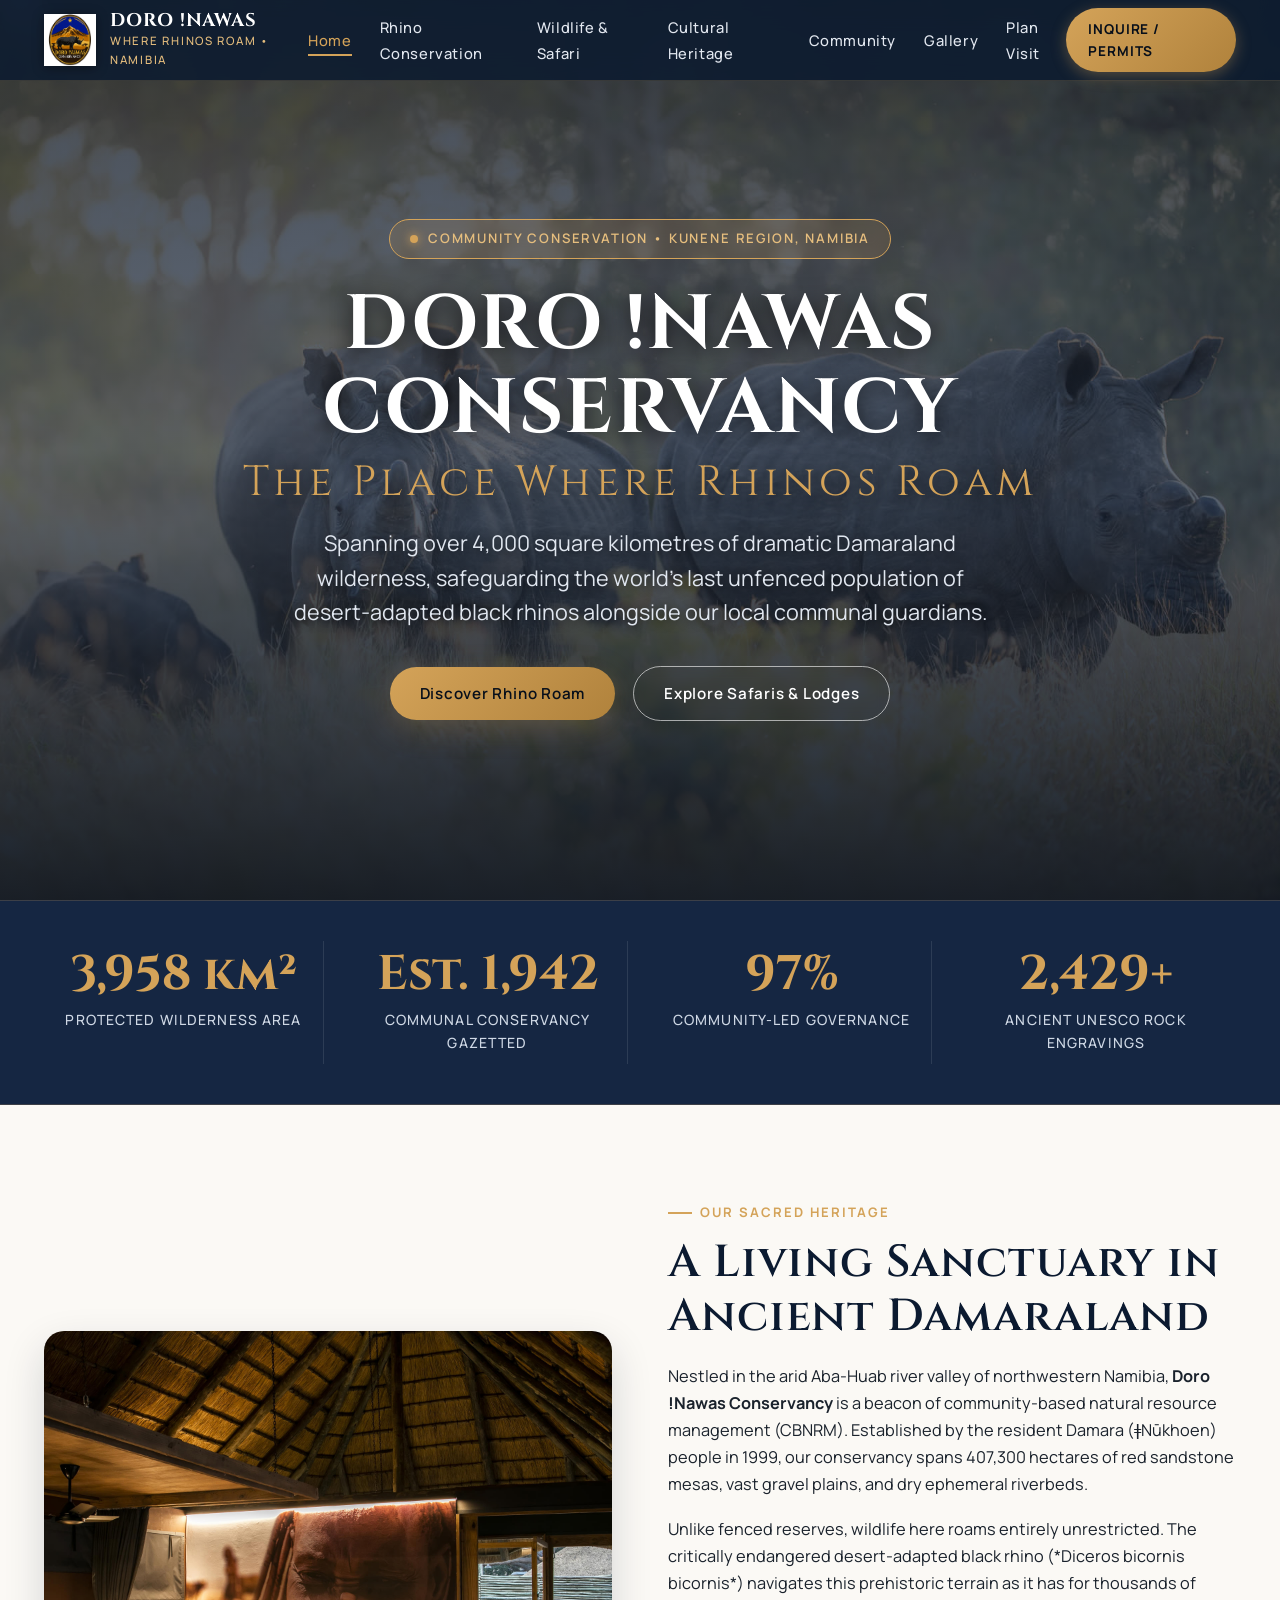
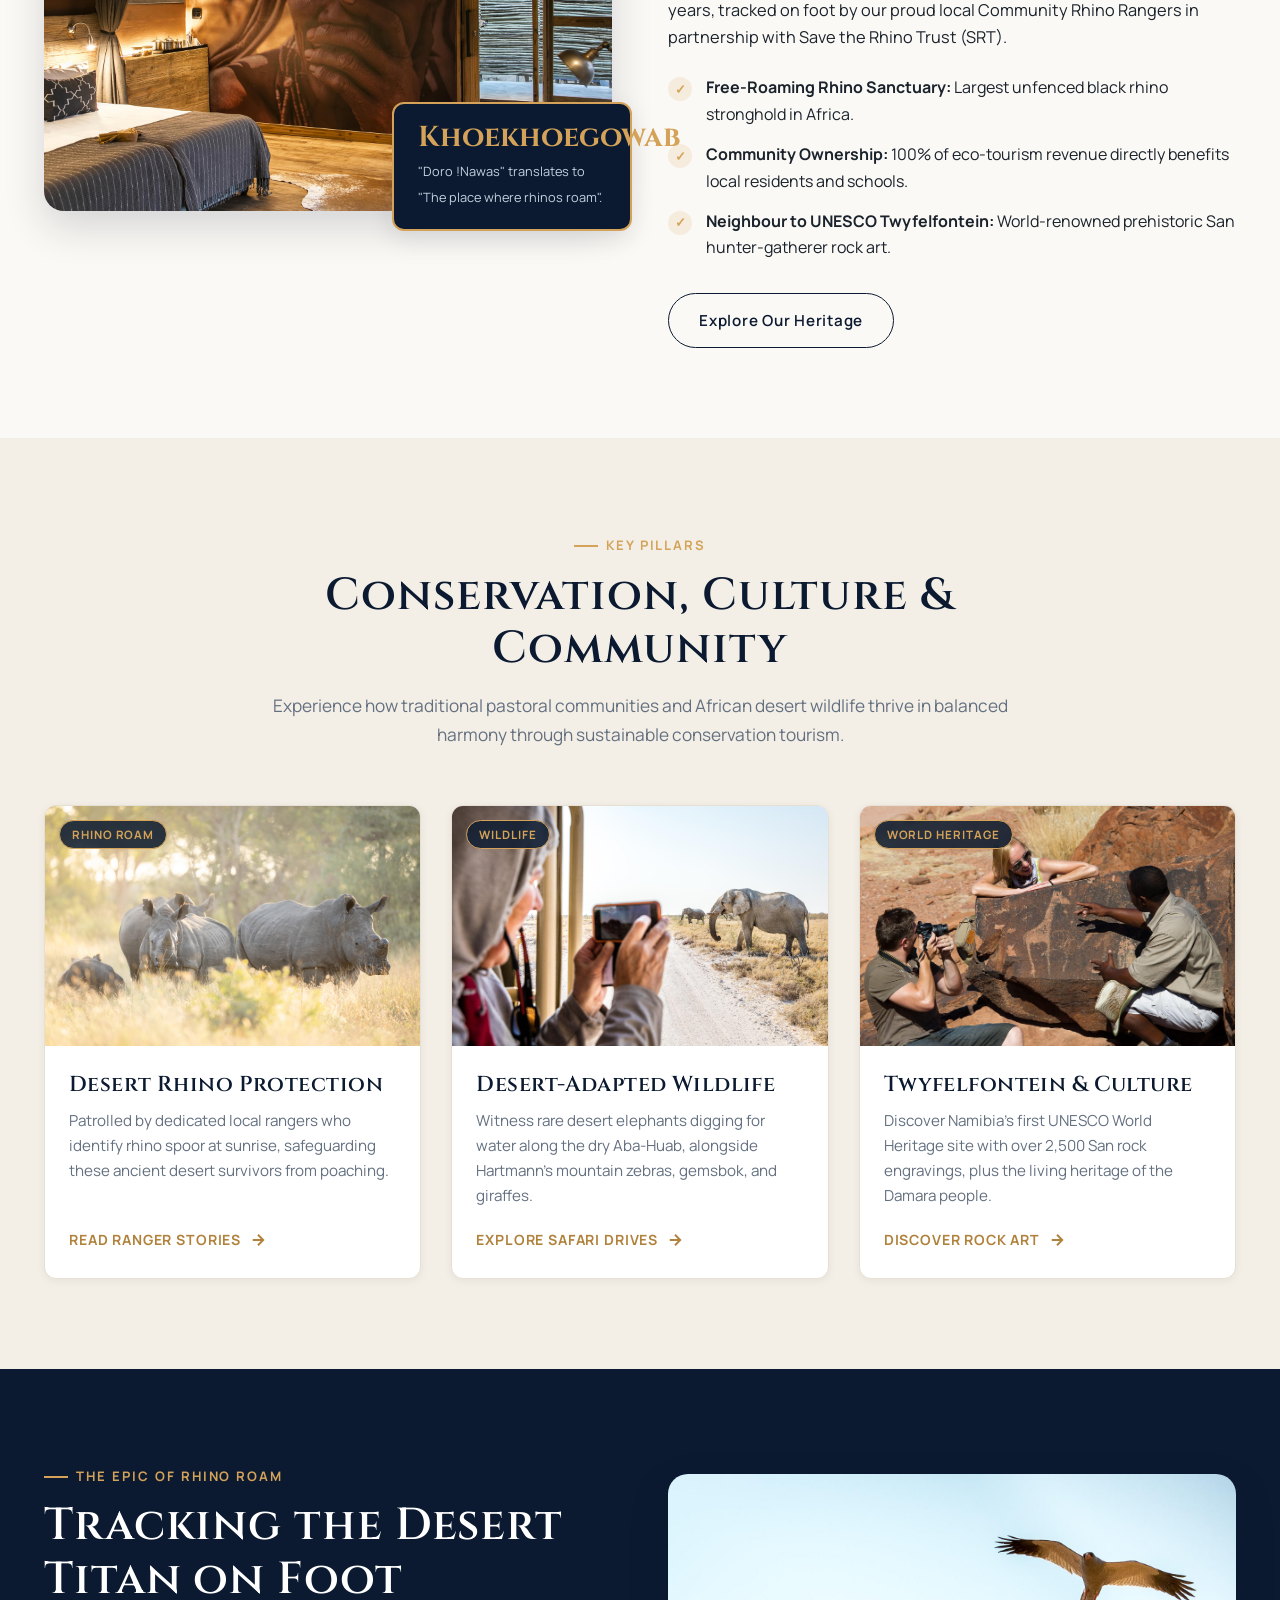
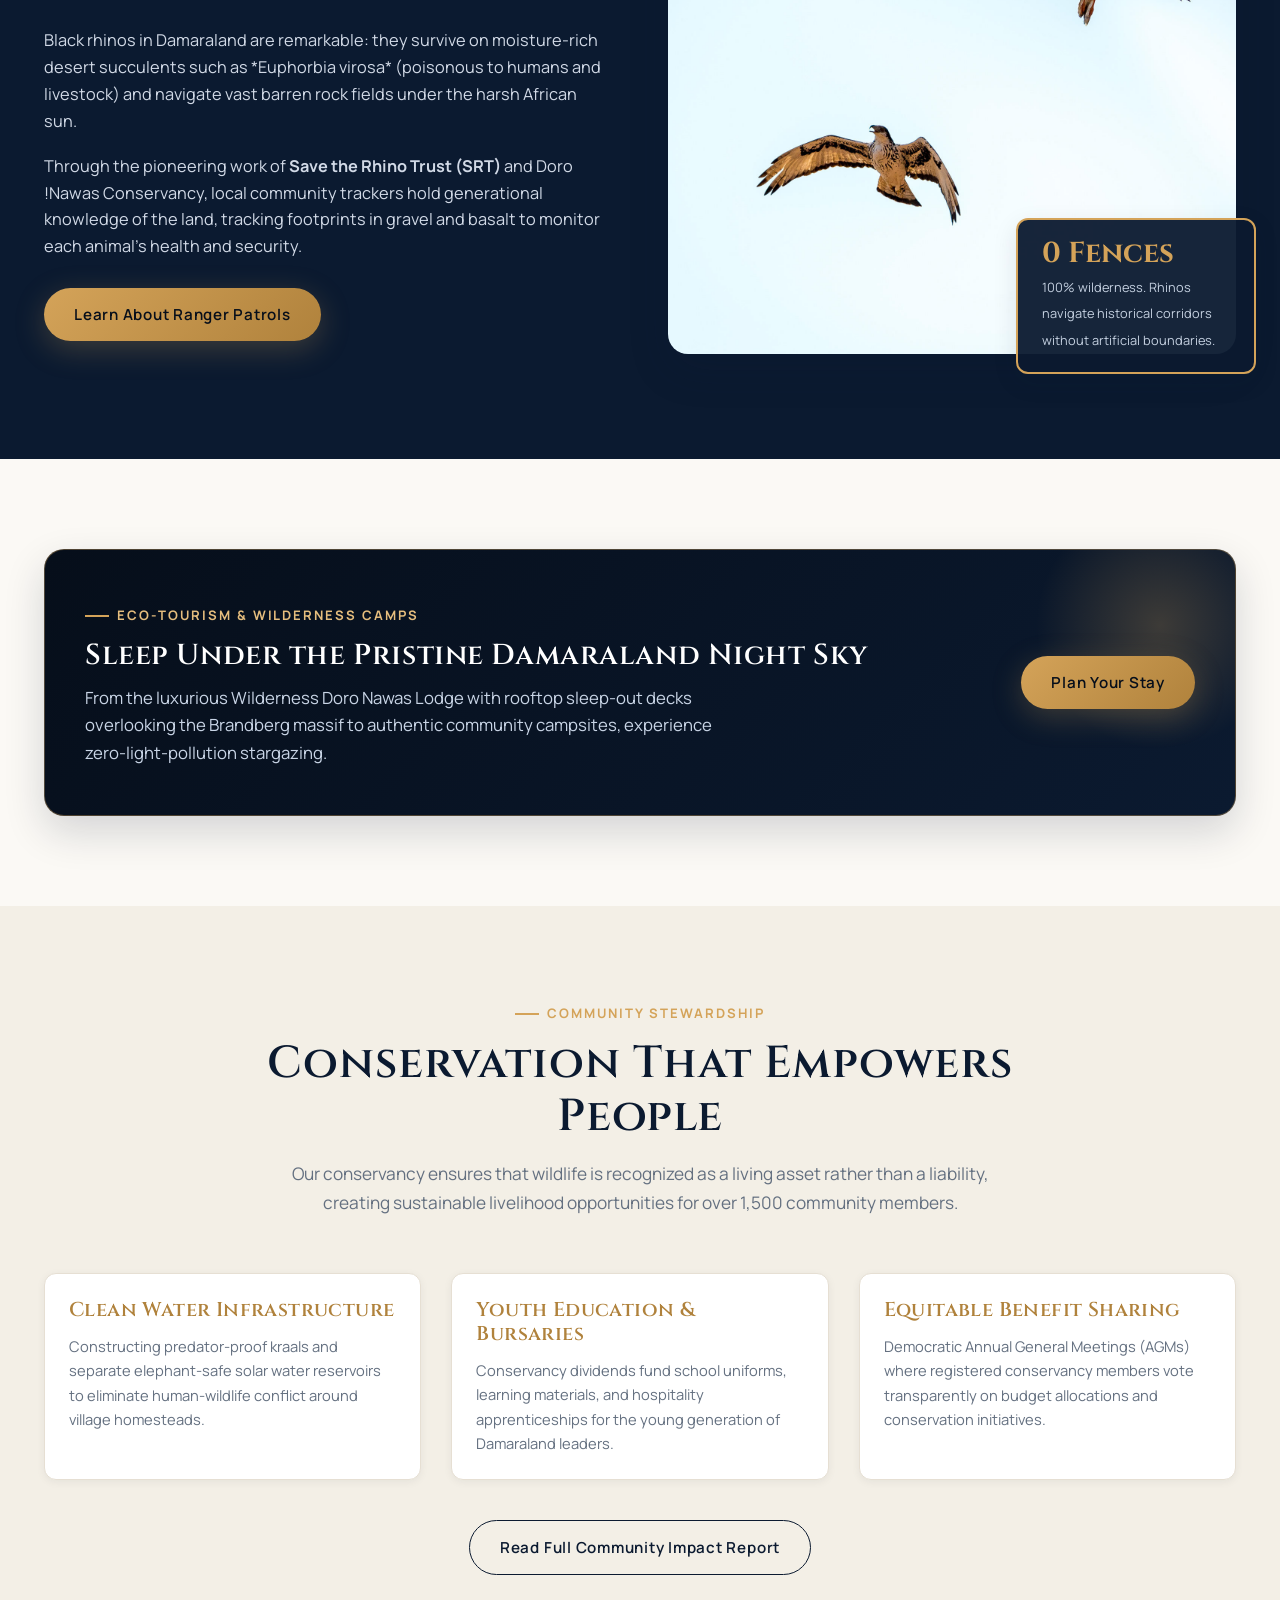
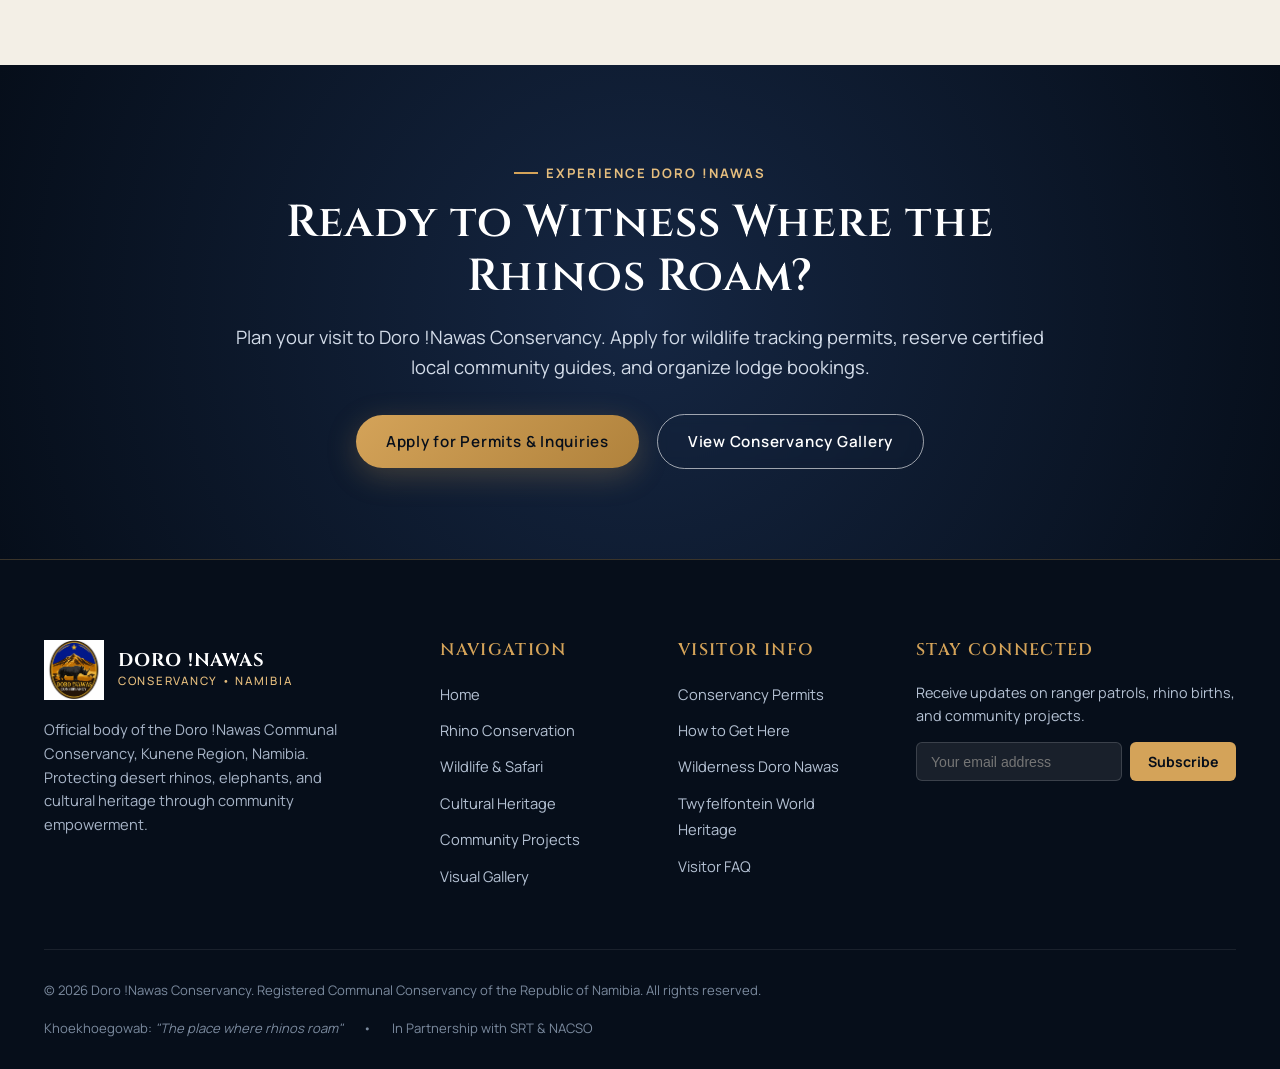
==== index.html @ b36bd653 "feat: initial release of Doro !Nawas Conservancy - Rhino Roam multipage website" ====
<!DOCTYPE html>
<html lang="en">
<head>
  <meta charset="UTF-8">
  <meta name="viewport" content="width=device-width, initial-scale=1.0">
  <title>Doro !Nawas Conservancy | Rhino Roam — Damaraland, Namibia</title>
  <meta name="description" content="Official website of Doro !Nawas Conservancy in Damaraland, Namibia. Known in Khoekhoegowab as 'the place where rhinos roam' — home to the world's last free-roaming desert-adapted black rhinos, desert elephants, and UNESCO Twyfelfontein.">
  <link rel="preconnect" href="https://fonts.googleapis.com">
  <link rel="preconnect" href="https://fonts.gstatic.com" crossorigin>
  <link href="https://fonts.googleapis.com/css2?family=Cinzel:wght@500;600;700;800&family=Cormorant+Garamond:ital,wght@0,400;0,600;0,700;1,400&family=Manrope:wght@300;400;500;600;700&display=swap" rel="stylesheet">
  <link rel="stylesheet" href="css/style.css">
  <link rel="icon" type="image/png" href="assets/images/logo.png">
</head>
<body>

  <!-- Site Header -->
  <header id="siteHeader">
    <div class="wrap">
      <nav class="main-nav">
        <a href="index.html" class="nav-brand">
          <img src="assets/images/logo.png" alt="Doro !Nawas Conservancy Logo" class="nav-logo-img">
          <div class="nav-brand-text">
            <span class="nav-brand-title">DORO !NAWAS</span>
            <span class="nav-brand-sub">Where Rhinos Roam &bull; Namibia</span>
          </div>
        </a>

        <ul class="nav-links">
          <li><a href="index.html" class="active">Home</a></li>
          <li><a href="rhino-conservation.html">Rhino Conservation</a></li>
          <li><a href="wildlife-safari.html">Wildlife &amp; Safari</a></li>
          <li><a href="cultural-heritage.html">Cultural Heritage</a></li>
          <li><a href="community-projects.html">Community</a></li>
          <li><a href="gallery.html">Gallery</a></li>
          <li><a href="contact.html">Plan Visit</a></li>
        </ul>

        <div class="nav-actions">
          <a href="contact.html" class="nav-cta">Inquire / Permits</a>
          <button class="burger-btn" id="burgerBtn" aria-label="Toggle navigation">
            <span></span><span></span><span></span>
          </button>
        </div>
      </nav>
    </div>
  </header>

  <!-- Mobile Drawer Navigation -->
  <div class="mobile-nav-backdrop" id="mobileNavBackdrop"></div>
  <aside class="mobile-nav" id="mobileNav">
    <div class="mobile-nav-header">
      <div class="nav-brand">
        <img src="assets/images/logo.png" alt="Doro !Nawas Logo" style="width: 44px; height: 44px;">
        <span class="nav-brand-title" style="font-size: 1rem;">DORO !NAWAS</span>
      </div>
      <button class="mobile-close" id="mobileClose" aria-label="Close menu">&times;</button>
    </div>
    <div class="mobile-nav-links">
      <a href="index.html" class="active">Home</a>
      <a href="rhino-conservation.html">Rhino Conservation (Rhino Roam)</a>
      <a href="wildlife-safari.html">Wildlife &amp; Safari Expeditions</a>
      <a href="cultural-heritage.html">Cultural Heritage &amp; Twyfelfontein</a>
      <a href="community-projects.html">Community &amp; Sustainability</a>
      <a href="gallery.html">Visual Gallery</a>
      <a href="contact.html">Visit Planning &amp; Contact</a>
    </div>
    <div style="margin-top: auto; padding-top: 20px;">
      <a href="contact.html" class="btn btn-primary" style="width: 100%;">Plan Your Visit</a>
    </div>
  </aside>

  <!-- Hero Section -->
  <section class="hero">
    <img src="assets/images/black-rhinos-wild.jpg" alt="Free roaming desert black rhino in Damaraland Namibia" class="hero-bg">
    <div class="hero-overlay"></div>
    <div class="hero-content">
      <div class="hero-badge">
        <span class="hero-badge-dot"></span>
        Community Conservation &bull; Kunene Region, Namibia
      </div>
      <h1 class="hero-title">
        DORO !NAWAS CONSERVANCY
        <span>The Place Where Rhinos Roam</span>
      </h1>
      <p class="hero-subtitle">
        Spanning over 4,000 square kilometres of dramatic Damaraland wilderness, safeguarding the world’s last unfenced population of desert-adapted black rhinos alongside our local communal guardians.
      </p>
      <div class="hero-btns">
        <a href="rhino-conservation.html" class="btn btn-primary">Discover Rhino Roam</a>
        <a href="wildlife-safari.html" class="btn btn-outline">Explore Safaris &amp; Lodges</a>
      </div>
    </div>
  </section>

  <!-- Statistics Strip -->
  <section class="stats-strip">
    <div class="wrap">
      <div class="stats-grid">
        <div class="stat-item">
          <div class="stat-num" data-target="4073" data-suffix=" km²">4,073 km²</div>
          <div class="stat-label">Protected Wilderness Area</div>
        </div>
        <div class="stat-item">
          <div class="stat-num" data-target="1999" data-prefix="Est. ">Est. 1999</div>
          <div class="stat-label">Communal Conservancy Gazetted</div>
        </div>
        <div class="stat-item">
          <div class="stat-num" data-target="100" data-suffix="%">100%</div>
          <div class="stat-label">Community-Led Governance</div>
        </div>
        <div class="stat-item">
          <div class="stat-num" data-target="2500" data-suffix="+">2,500+</div>
          <div class="stat-label">Ancient UNESCO Rock Engravings</div>
        </div>
      </div>
    </div>
  </section>

  <!-- About / Origin Story Narrative -->
  <section class="section">
    <div class="wrap">
      <div class="split">
        <div class="split-media">
          <div class="split-media-frame">
            <img src="assets/images/damaraland-mountains.jpg" alt="Dramatic Damaraland mountains in Doro Nawas Conservancy">
          </div>
          <div class="split-media-badge">
            <strong>Khoekhoegowab</strong>
            <span>"Doro !Nawas" translates to "The place where rhinos roam".</span>
          </div>
        </div>

        <div class="split-copy">
          <div class="eyebrow">Our Sacred Heritage</div>
          <h2>A Living Sanctuary in Ancient Damaraland</h2>
          <p>
            Nestled in the arid Aba-Huab river valley of northwestern Namibia, <strong>Doro !Nawas Conservancy</strong> is a beacon of community-based natural resource management (CBNRM). Established by the resident Damara (ǂNūkhoen) people in 1999, our conservancy spans 407,300 hectares of red sandstone mesas, vast gravel plains, and dry ephemeral riverbeds.
          </p>
          <p>
            Unlike fenced reserves, wildlife here roams entirely unrestricted. The critically endangered desert-adapted black rhino (*Diceros bicornis bicornis*) navigates this prehistoric terrain as it has for thousands of years, tracked on foot by our proud local Community Rhino Rangers in partnership with Save the Rhino Trust (SRT).
          </p>
          <div class="feature-list">
            <div class="feature-list-item">
              <span class="feature-icon">&#10003;</span>
              <span><strong>Free-Roaming Rhino Sanctuary:</strong> Largest unfenced black rhino stronghold in Africa.</span>
            </div>
            <div class="feature-list-item">
              <span class="feature-icon">&#10003;</span>
              <span><strong>Community Ownership:</strong> 100% of eco-tourism revenue directly benefits local residents and schools.</span>
            </div>
            <div class="feature-list-item">
              <span class="feature-icon">&#10003;</span>
              <span><strong>Neighbour to UNESCO Twyfelfontein:</strong> World-renowned prehistoric San hunter-gatherer rock art.</span>
            </div>
          </div>
          <a href="cultural-heritage.html" class="btn btn-outline-dark">Explore Our Heritage</a>
        </div>
      </div>
    </div>
  </section>

  <!-- Core Pillars Grid -->
  <section class="section section-alt">
    <div class="wrap">
      <div class="section-header">
        <div class="eyebrow">Key Pillars</div>
        <h2>Conservation, Culture &amp; Community</h2>
        <p>
          Experience how traditional pastoral communities and African desert wildlife thrive in balanced harmony through sustainable conservation tourism.
        </p>
      </div>

      <div class="grid-3">
        <!-- Card 1: Rhino Roam -->
        <div class="feature-card">
          <div class="card-media">
            <img src="assets/images/rhino-closeup.jpg" alt="Desert Black Rhino in Damaraland">
            <span class="card-tag">Rhino Roam</span>
          </div>
          <div class="card-body">
            <h3>Desert Rhino Protection</h3>
            <p>
              Patrolled by dedicated local rangers who identify rhino spoor at sunrise, safeguarding these ancient desert survivors from poaching.
            </p>
            <a href="rhino-conservation.html" class="card-link">
              Read Ranger Stories
              <svg width="18" height="18" viewBox="0 0 24 24" fill="none" stroke="currentColor" stroke-width="2.5"><path d="M5 12h14M12 5l7 7-7 7"/></svg>
            </a>
          </div>
        </div>

        <!-- Card 2: Desert Wildlife -->
        <div class="feature-card">
          <div class="card-media">
            <img src="assets/images/desert-elephants.jpg" alt="Desert adapted elephants in dry riverbed">
            <span class="card-tag">Wildlife</span>
          </div>
          <div class="card-body">
            <h3>Desert-Adapted Wildlife</h3>
            <p>
              Witness rare desert elephants digging for water along the dry Aba-Huab, alongside Hartmann’s mountain zebras, gemsbok, and giraffes.
            </p>
            <a href="wildlife-safari.html" class="card-link">
              Explore Safari Drives
              <svg width="18" height="18" viewBox="0 0 24 24" fill="none" stroke="currentColor" stroke-width="2.5"><path d="M5 12h14M12 5l7 7-7 7"/></svg>
            </a>
          </div>
        </div>

        <!-- Card 3: UNESCO Rock Art -->
        <div class="feature-card">
          <div class="card-media">
            <img src="assets/images/twyfelfontein-rock-art.jpg" alt="Twyfelfontein Rock Engravings">
            <span class="card-tag">World Heritage</span>
          </div>
          <div class="card-body">
            <h3>Twyfelfontein &amp; Culture</h3>
            <p>
              Discover Namibia’s first UNESCO World Heritage site with over 2,500 San rock engravings, plus the living heritage of the Damara people.
            </p>
            <a href="cultural-heritage.html" class="card-link">
              Discover Rock Art
              <svg width="18" height="18" viewBox="0 0 24 24" fill="none" stroke="currentColor" stroke-width="2.5"><path d="M5 12h14M12 5l7 7-7 7"/></svg>
            </a>
          </div>
        </div>
      </div>
    </div>
  </section>

  <!-- Rhino Roam Deep-Dive Section -->
  <section class="section section-dark">
    <div class="wrap">
      <div class="split reverse">
        <div class="split-media">
          <div class="split-media-frame">
            <img src="assets/images/desert-rhino-camp.jpg" alt="Tracking black rhinos on foot in Damaraland">
          </div>
          <div class="split-media-badge" style="background: rgba(11,26,48,0.95); border-color: var(--color-gold);">
            <strong>0 Fences</strong>
            <span>100% wilderness. Rhinos navigate historical corridors without artificial boundaries.</span>
          </div>
        </div>

        <div class="split-copy">
          <div class="eyebrow">The Epic of Rhino Roam</div>
          <h2>Tracking the Desert Titan on Foot</h2>
          <p>
            Black rhinos in Damaraland are remarkable: they survive on moisture-rich desert succulents such as *Euphorbia virosa* (poisonous to humans and livestock) and navigate vast barren rock fields under the harsh African sun.
          </p>
          <p>
            Through the pioneering work of <strong>Save the Rhino Trust (SRT)</strong> and Doro !Nawas Conservancy, local community trackers hold generational knowledge of the land, tracking footprints in gravel and basalt to monitor each animal's health and security.
          </p>
          <div style="margin: 28px 0;">
            <a href="rhino-conservation.html" class="btn btn-primary">Learn About Ranger Patrols</a>
          </div>
        </div>
      </div>
    </div>
  </section>

  <!-- Experience Lodging & Stargazing Banner -->
  <section class="section">
    <div class="wrap">
      <div class="callout-banner">
        <div class="callout-content">
          <div class="callout-text">
            <div class="eyebrow" style="color: var(--color-gold-light);">Eco-Tourism &amp; Wilderness Camps</div>
            <h3>Sleep Under the Pristine Damaraland Night Sky</h3>
            <p>
              From the luxurious Wilderness Doro Nawas Lodge with rooftop sleep-out decks overlooking the Brandberg massif to authentic community campsites, experience zero-light-pollution stargazing.
            </p>
          </div>
          <div>
            <a href="wildlife-safari.html" class="btn btn-primary" style="white-space: nowrap;">Plan Your Stay</a>
          </div>
        </div>
      </div>
    </div>
  </section>

  <!-- Interactive Community Voice -->
  <section class="section section-alt">
    <div class="wrap">
      <div class="section-header">
        <div class="eyebrow">Community Stewardship</div>
        <h2>Conservation That Empowers People</h2>
        <p>
          Our conservancy ensures that wildlife is recognized as a living asset rather than a liability, creating sustainable livelihood opportunities for over 1,500 community members.
        </p>
      </div>

      <div class="grid-3">
        <div class="feature-card" style="padding: 24px;">
          <h4 style="margin-bottom: 12px; color: var(--color-gold-dark);">Clean Water Infrastructure</h4>
          <p style="color: var(--color-text-muted); font-size: 0.92rem;">
            Constructing predator-proof kraals and separate elephant-safe solar water reservoirs to eliminate human-wildlife conflict around village homesteads.
          </p>
        </div>
        <div class="feature-card" style="padding: 24px;">
          <h4 style="margin-bottom: 12px; color: var(--color-gold-dark);">Youth Education &amp; Bursaries</h4>
          <p style="color: var(--color-text-muted); font-size: 0.92rem;">
            Conservancy dividends fund school uniforms, learning materials, and hospitality apprenticeships for the young generation of Damaraland leaders.
          </p>
        </div>
        <div class="feature-card" style="padding: 24px;">
          <h4 style="margin-bottom: 12px; color: var(--color-gold-dark);">Equitable Benefit Sharing</h4>
          <p style="color: var(--color-text-muted); font-size: 0.92rem;">
            Democratic Annual General Meetings (AGMs) where registered conservancy members vote transparently on budget allocations and conservation initiatives.
          </p>
        </div>
      </div>

      <div style="text-align: center; margin-top: 40px;">
        <a href="community-projects.html" class="btn btn-outline-dark">Read Full Community Impact Report</a>
      </div>
    </div>
  </section>

  <!-- Quick Visit Planning CTA -->
  <section class="section" style="background: radial-gradient(circle at center, #152642 0%, #060e1a 100%); color: white; text-align: center;">
    <div class="wrap-sm">
      <div class="eyebrow" style="color: var(--color-gold-light);">Experience Doro !Nawas</div>
      <h2 style="color: #ffffff; margin-bottom: 18px;">Ready to Witness Where the Rhinos Roam?</h2>
      <p style="color: #d2dbe8; font-size: 1.15rem; margin-bottom: 32px;">
        Plan your visit to Doro !Nawas Conservancy. Apply for wildlife tracking permits, reserve certified local community guides, and organize lodge bookings.
      </p>
      <div class="hero-btns">
        <a href="contact.html" class="btn btn-primary">Apply for Permits &amp; Inquiries</a>
        <a href="gallery.html" class="btn btn-outline">View Conservancy Gallery</a>
      </div>
    </div>
  </section>

  <!-- Site Footer -->
  <footer class="site-footer">
    <div class="wrap">
      <div class="footer-top">
        <div class="footer-brand">
          <div class="footer-logo-row">
            <img src="assets/images/logo.png" alt="Doro !Nawas Conservancy Logo" class="footer-logo-img">
            <div>
              <div class="nav-brand-title">DORO !NAWAS</div>
              <div class="nav-brand-sub">Conservancy &bull; Namibia</div>
            </div>
          </div>
          <p>
            Official body of the Doro !Nawas Communal Conservancy, Kunene Region, Namibia. Protecting desert rhinos, elephants, and cultural heritage through community empowerment.
          </p>
        </div>

        <div>
          <h4 class="footer-title">Navigation</h4>
          <ul class="footer-links">
            <li><a href="index.html">Home</a></li>
            <li><a href="rhino-conservation.html">Rhino Conservation</a></li>
            <li><a href="wildlife-safari.html">Wildlife &amp; Safari</a></li>
            <li><a href="cultural-heritage.html">Cultural Heritage</a></li>
            <li><a href="community-projects.html">Community Projects</a></li>
            <li><a href="gallery.html">Visual Gallery</a></li>
          </ul>
        </div>

        <div>
          <h4 class="footer-title">Visitor Info</h4>
          <ul class="footer-links">
            <li><a href="contact.html#permits">Conservancy Permits</a></li>
            <li><a href="contact.html#directions">How to Get Here</a></li>
            <li><a href="wildlife-safari.html#lodges">Wilderness Doro Nawas</a></li>
            <li><a href="cultural-heritage.html#twyfelfontein">Twyfelfontein World Heritage</a></li>
            <li><a href="contact.html#faq">Visitor FAQ</a></li>
          </ul>
        </div>

        <div class="footer-newsletter">
          <h4 class="footer-title">Stay Connected</h4>
          <p>Receive updates on ranger patrols, rhino births, and community projects.</p>
          <form class="newsletter-form" id="newsletterForm">
            <input type="email" class="newsletter-input" placeholder="Your email address" required aria-label="Email Address">
            <button type="submit" class="newsletter-btn">Subscribe</button>
          </form>
        </div>
      </div>

      <div class="footer-bottom">
        <div>
          &copy; 2026 Doro !Nawas Conservancy. Registered Communal Conservancy of the Republic of Namibia. All rights reserved.
        </div>
        <div class="footer-badges">
          <span>Khoekhoegowab: <em>"The place where rhinos roam"</em></span>
          <span>&bull;</span>
          <span>In Partnership with SRT &amp; NACSO</span>
        </div>
      </div>
    </div>
  </footer>

  <script src="js/main.js"></script>
</body>
</html>
---- css/style.css ----
/* ==========================================================================
   DORO !NAWAS CONSERVANCY — RHINO ROAM
   Official Multipage Website Stylesheet
   ========================================================================== */

:root {
  --color-primary: #0b1a30;        /* Deep Royal Navy */
  --color-primary-light: #152642;  /* Medium Navy */
  --color-primary-dark: #060e1a;   /* Midnight Abyss */
  --color-gold: #d4a359;           /* Desert Ochre Gold */
  --color-gold-light: #e6be7e;     /* Pale Golden Sand */
  --color-gold-dark: #b0823c;      /* Deep Burnished Gold */
  --color-terracotta: #c05c38;     /* Damaraland Red Sandstone */
  --color-bg-light: #fbf9f5;       /* Warm Ivory Canvas */
  --color-bg-card: #ffffff;        /* Crisp White */
  --color-bg-alt: #f3efe6;         /* Sandstone Tint */
  --color-text-dark: #1a222c;      /* Charcoal Body */
  --color-text-muted: #647080;     /* Muted Slate */
  --color-text-light: #f4f6fa;     /* Light Text */
  --color-border: #e6dfd3;        /* Soft Border */
  --color-border-dark: #2a3a52;   /* Dark Mode Border */
  
  --font-serif: 'Cormorant Garamond', 'Cinzel', Georgia, serif;
  --font-heading: 'Cinzel', 'Cormorant Garamond', serif;
  --font-sans: 'Manrope', -apple-system, BlinkMacSystemFont, 'Segoe UI', Roboto, sans-serif;
  
  --shadow-sm: 0 2px 8px rgba(11, 26, 48, 0.06);
  --shadow-md: 0 8px 24px rgba(11, 26, 48, 0.10);
  --shadow-lg: 0 16px 40px rgba(11, 26, 48, 0.16);
  --shadow-gold: 0 8px 30px rgba(212, 163, 89, 0.25);
  
  --radius-sm: 6px;
  --radius-md: 12px;
  --radius-lg: 20px;
  --radius-full: 9999px;
  
  --transition-fast: 0.2s ease;
  --transition-normal: 0.35s cubic-bezier(0.16, 1, 0.3, 1);
  --transition-slow: 0.6s cubic-bezier(0.16, 1, 0.3, 1);
}

/* --------------------------------------------------------------------------
   Reset & Base Styles
   -------------------------------------------------------------------------- */
*, *::before, *::after {
  box-sizing: border-box;
  margin: 0;
  padding: 0;
}

html {
  font-size: 16px;
  scroll-behavior: smooth;
  -webkit-font-smoothing: antialiased;
  -moz-osx-font-smoothing: grayscale;
}

body {
  font-family: var(--font-sans);
  background-color: var(--color-bg-light);
  color: var(--color-text-dark);
  line-height: 1.65;
  overflow-x: hidden;
}

img {
  max-width: 100%;
  height: auto;
  display: block;
}

a {
  color: inherit;
  text-decoration: none;
  transition: color var(--transition-fast);
}

button {
  font-family: inherit;
  cursor: pointer;
  border: none;
  background: none;
}

ul, ol {
  list-style: none;
}

/* --------------------------------------------------------------------------
   Typography
   -------------------------------------------------------------------------- */
h1, h2, h3, h4, h5, h6 {
  font-family: var(--font-heading);
  font-weight: 600;
  line-height: 1.2;
  letter-spacing: 0.02em;
  color: var(--color-primary);
}

h1 { font-size: clamp(2.4rem, 5vw, 4.2rem); }
h2 { font-size: clamp(1.8rem, 3.5vw, 2.8rem); }
h3 { font-size: clamp(1.3rem, 2vw, 1.8rem); }
h4 { font-size: 1.25rem; }

p {
  margin-bottom: 1rem;
}

p:last-child {
  margin-bottom: 0;
}

.text-gold { color: var(--color-gold); }
.text-light { color: var(--color-text-light); }
.text-muted { color: var(--color-text-muted); }

/* --------------------------------------------------------------------------
   Layout Containers
   -------------------------------------------------------------------------- */
.wrap {
  width: 100%;
  max-width: 1240px;
  margin: 0 auto;
  padding: 0 24px;
}

.wrap-sm {
  width: 100%;
  max-width: 860px;
  margin: 0 auto;
  padding: 0 24px;
}

.section {
  padding: 90px 0;
  position: relative;
}

.section-dark {
  background-color: var(--color-primary);
  color: var(--color-text-light);
}

.section-dark h1,
.section-dark h2,
.section-dark h3 {
  color: #ffffff;
}

.section-dark p {
  color: #d1d9e6;
}

.section-alt {
  background-color: var(--color-bg-alt);
}

/* --------------------------------------------------------------------------
   Header & Navigation
   -------------------------------------------------------------------------- */
#siteHeader {
  position: fixed;
  top: 0;
  left: 0;
  right: 0;
  z-index: 1000;
  background: rgba(11, 26, 48, 0.85);
  backdrop-filter: blur(14px);
  -webkit-backdrop-filter: blur(14px);
  border-bottom: 1px solid rgba(212, 163, 89, 0.2);
  transition: all var(--transition-normal);
}

#siteHeader.scrolled {
  background: rgba(7, 18, 34, 0.96);
  box-shadow: 0 10px 30px rgba(0, 0, 0, 0.3);
  padding: 4px 0;
}

nav.main-nav {
  display: flex;
  align-items: center;
  justify-content: space-between;
  height: 80px;
  transition: height var(--transition-fast);
}

#siteHeader.scrolled nav.main-nav {
  height: 70px;
}

.nav-brand {
  display: flex;
  align-items: center;
  gap: 14px;
}

.nav-logo-img {
  width: 52px;
  height: 52px;
  object-fit: contain;
  filter: drop-shadow(0 2px 6px rgba(0,0,0,0.4));
  transition: transform var(--transition-normal);
}

.nav-brand:hover .nav-logo-img {
  transform: scale(1.05);
}

.nav-brand-text {
  display: flex;
  flex-direction: column;
}

.nav-brand-title {
  font-family: var(--font-heading);
  font-size: 1.15rem;
  font-weight: 700;
  color: #ffffff;
  letter-spacing: 0.05em;
  line-height: 1.1;
}

.nav-brand-title span {
  color: var(--color-gold);
}

.nav-brand-sub {
  font-size: 0.72rem;
  font-weight: 500;
  letter-spacing: 0.15em;
  color: var(--color-gold-light);
  text-transform: uppercase;
}

.nav-links {
  display: flex;
  align-items: center;
  gap: 28px;
}

.nav-links a {
  font-size: 0.92rem;
  font-weight: 500;
  color: #e3e8f0;
  letter-spacing: 0.04em;
  position: relative;
  padding: 6px 0;
  transition: color var(--transition-fast);
}

.nav-links a::after {
  content: '';
  position: absolute;
  bottom: 0;
  left: 0;
  width: 0%;
  height: 2px;
  background-color: var(--color-gold);
  transition: width var(--transition-normal);
}

.nav-links a:hover,
.nav-links a.active {
  color: var(--color-gold);
}

.nav-links a.active::after,
.nav-links a:hover::after {
  width: 100%;
}

.nav-actions {
  display: flex;
  align-items: center;
  gap: 16px;
}

.nav-cta {
  display: inline-flex;
  align-items: center;
  justify-content: center;
  padding: 10px 22px;
  background: linear-gradient(135deg, var(--color-gold) 0%, var(--color-gold-dark) 100%);
  color: var(--color-primary-dark);
  font-weight: 700;
  font-size: 0.85rem;
  letter-spacing: 0.06em;
  text-transform: uppercase;
  border-radius: var(--radius-full);
  box-shadow: 0 4px 15px rgba(212, 163, 89, 0.35);
  transition: all var(--transition-fast);
}

.nav-cta:hover {
  transform: translateY(-2px);
  box-shadow: 0 6px 20px rgba(212, 163, 89, 0.5);
  color: #000;
}

.burger-btn {
  display: none;
  flex-direction: column;
  justify-content: center;
  gap: 5px;
  width: 36px;
  height: 36px;
  padding: 4px;
  background: rgba(255, 255, 255, 0.08);
  border: 1px solid rgba(255, 255, 255, 0.15);
  border-radius: var(--radius-sm);
  cursor: pointer;
}

.burger-btn span {
  display: block;
  width: 100%;
  height: 2px;
  background-color: #ffffff;
  border-radius: 2px;
  transition: all var(--transition-fast);
}

/* Mobile Drawer */
.mobile-nav {
  position: fixed;
  top: 0;
  right: -100%;
  width: 85%;
  max-width: 360px;
  height: 100vh;
  background-color: var(--color-primary-dark);
  border-left: 1px solid rgba(212, 163, 89, 0.25);
  z-index: 1050;
  padding: 30px 24px;
  display: flex;
  flex-direction: column;
  gap: 20px;
  overflow-y: auto;
  box-shadow: -10px 0 30px rgba(0, 0, 0, 0.5);
  transition: right var(--transition-normal);
}

.mobile-nav.open {
  right: 0;
}

.mobile-nav-backdrop {
  position: fixed;
  inset: 0;
  background: rgba(0, 0, 0, 0.7);
  backdrop-filter: blur(4px);
  z-index: 1040;
  opacity: 0;
  visibility: hidden;
  transition: all var(--transition-normal);
}

.mobile-nav-backdrop.open {
  opacity: 1;
  visibility: visible;
}

.mobile-nav-header {
  display: flex;
  align-items: center;
  justify-content: space-between;
  padding-bottom: 20px;
  border-bottom: 1px solid rgba(255, 255, 255, 0.1);
}

.mobile-close {
  color: #fff;
  font-size: 2rem;
  line-height: 1;
}

.mobile-nav-links {
  display: flex;
  flex-direction: column;
  gap: 16px;
}

.mobile-nav-links a {
  color: #ffffff;
  font-size: 1.1rem;
  font-weight: 500;
  padding: 8px 0;
  border-bottom: 1px solid rgba(255, 255, 255, 0.05);
}

.mobile-nav-links a.active,
.mobile-nav-links a:hover {
  color: var(--color-gold);
  padding-left: 6px;
}

/* --------------------------------------------------------------------------
   Hero Component
   -------------------------------------------------------------------------- */
.hero {
  position: relative;
  min-height: 100vh;
  display: flex;
  align-items: center;
  justify-content: center;
  text-align: center;
  color: #ffffff;
  overflow: hidden;
  padding: 120px 20px 80px;
}

.hero-page {
  min-height: 60vh;
  padding: 140px 20px 60px;
}

.hero-bg {
  position: absolute;
  inset: 0;
  width: 100%;
  height: 100%;
  object-fit: cover;
  z-index: 1;
  transform: scale(1.04);
  animation: heroKenBurns 20s infinite alternate ease-in-out;
}

@keyframes heroKenBurns {
  0% { transform: scale(1.0); }
  100% { transform: scale(1.08); }
}

.hero-overlay {
  position: absolute;
  inset: 0;
  z-index: 2;
  background: linear-gradient(
    180deg,
    rgba(6, 14, 26, 0.75) 0%,
    rgba(11, 26, 48, 0.65) 50%,
    rgba(6, 14, 26, 0.92) 100%
  );
}

.hero-content {
  position: relative;
  z-index: 3;
  max-width: 900px;
  margin: 0 auto;
}

.hero-badge {
  display: inline-flex;
  align-items: center;
  gap: 10px;
  padding: 8px 20px;
  background: rgba(212, 163, 89, 0.15);
  border: 1px solid var(--color-gold);
  border-radius: var(--radius-full);
  color: var(--color-gold-light);
  font-size: 0.82rem;
  font-weight: 600;
  letter-spacing: 0.14em;
  text-transform: uppercase;
  margin-bottom: 24px;
  backdrop-filter: blur(8px);
}

.hero-badge-dot {
  width: 8px;
  height: 8px;
  border-radius: 50%;
  background-color: var(--color-gold);
  box-shadow: 0 0 10px var(--color-gold);
  animation: pulseDot 2s infinite;
}

@keyframes pulseDot {
  0%, 100% { transform: scale(1); opacity: 1; }
  50% { transform: scale(1.4); opacity: 0.6; }
}

.hero-title {
  font-size: clamp(2.5rem, 6vw, 4.8rem);
  font-weight: 700;
  color: #ffffff;
  margin-bottom: 20px;
  line-height: 1.1;
  text-shadow: 0 4px 20px rgba(0, 0, 0, 0.6);
}

.hero-title span {
  display: block;
  font-size: 0.55em;
  font-weight: 400;
  color: var(--color-gold);
  letter-spacing: 0.1em;
  margin-top: 8px;
}

.hero-subtitle {
  font-size: clamp(1.05rem, 1.8vw, 1.35rem);
  color: #e1e7f0;
  max-width: 720px;
  margin: 0 auto 36px;
  line-height: 1.6;
  text-shadow: 0 2px 10px rgba(0, 0, 0, 0.5);
}

.hero-btns {
  display: flex;
  align-items: center;
  justify-content: center;
  gap: 18px;
  flex-wrap: wrap;
}

/* --------------------------------------------------------------------------
   Buttons & Links
   -------------------------------------------------------------------------- */
.btn {
  display: inline-flex;
  align-items: center;
  justify-content: center;
  gap: 10px;
  padding: 14px 30px;
  font-size: 0.95rem;
  font-weight: 600;
  letter-spacing: 0.05em;
  border-radius: var(--radius-full);
  transition: all var(--transition-fast);
  cursor: pointer;
  text-align: center;
}

.btn-primary {
  background: linear-gradient(135deg, var(--color-gold) 0%, var(--color-gold-dark) 100%);
  color: var(--color-primary-dark);
  box-shadow: var(--shadow-gold);
}

.btn-primary:hover {
  transform: translateY(-3px);
  box-shadow: 0 10px 28px rgba(212, 163, 89, 0.5);
  color: #000;
}

.btn-outline {
  background: transparent;
  color: #ffffff;
  border: 1.5px solid rgba(255, 255, 255, 0.6);
  backdrop-filter: blur(6px);
}

.btn-outline:hover {
  border-color: var(--color-gold);
  color: var(--color-gold);
  background: rgba(212, 163, 89, 0.1);
  transform: translateY(-3px);
}

.btn-outline-dark {
  background: transparent;
  color: var(--color-primary);
  border: 1.5px solid var(--color-primary);
}

.btn-outline-dark:hover {
  background: var(--color-primary);
  color: #ffffff;
  transform: translateY(-2px);
}

.btn-sm {
  padding: 8px 18px;
  font-size: 0.85rem;
}

/* --------------------------------------------------------------------------
   Stats Strip
   -------------------------------------------------------------------------- */
.stats-strip {
  background: var(--color-primary-light);
  color: #ffffff;
  padding: 40px 0;
  border-top: 1px solid rgba(212, 163, 89, 0.2);
  border-bottom: 1px solid rgba(212, 163, 89, 0.2);
  position: relative;
  z-index: 10;
}

.stats-grid {
  display: grid;
  grid-template-columns: repeat(4, 1fr);
  gap: 24px;
  text-align: center;
}

.stat-item {
  padding: 10px;
  border-right: 1px solid rgba(255, 255, 255, 0.1);
}

.stat-item:last-child {
  border-right: none;
}

.stat-num {
  font-family: var(--font-heading);
  font-size: clamp(2.2rem, 3.8vw, 3.2rem);
  font-weight: 700;
  color: var(--color-gold);
  line-height: 1;
  margin-bottom: 8px;
}

.stat-label {
  font-size: 0.88rem;
  letter-spacing: 0.08em;
  text-transform: uppercase;
  color: #cfd8e5;
  font-weight: 500;
}

/* --------------------------------------------------------------------------
   Section Headers & Eyebrows
   -------------------------------------------------------------------------- */
.section-header {
  text-align: center;
  max-width: 760px;
  margin: 0 auto 56px;
}

.section-header.text-left {
  text-align: left;
  margin: 0 0 36px 0;
}

.eyebrow {
  display: inline-flex;
  align-items: center;
  gap: 8px;
  font-size: 0.82rem;
  font-weight: 700;
  letter-spacing: 0.15em;
  text-transform: uppercase;
  color: var(--color-gold);
  margin-bottom: 12px;
}

.eyebrow::before {
  content: '';
  display: inline-block;
  width: 24px;
  height: 2px;
  background-color: var(--color-gold);
}

.section-header h2 {
  margin-bottom: 16px;
}

.section-header p {
  font-size: 1.08rem;
  color: var(--color-text-muted);
}

.section-dark .section-header p {
  color: #b5c2d4;
}

/* --------------------------------------------------------------------------
   Card Grids & Feature Cards
   -------------------------------------------------------------------------- */
.grid-3 {
  display: grid;
  grid-template-columns: repeat(3, 1fr);
  gap: 30px;
}

.grid-2 {
  display: grid;
  grid-template-columns: repeat(2, 1fr);
  gap: 36px;
}

.grid-4 {
  display: grid;
  grid-template-columns: repeat(4, 1fr);
  gap: 24px;
}

.feature-card {
  background: var(--color-bg-card);
  border-radius: var(--radius-md);
  overflow: hidden;
  box-shadow: var(--shadow-sm);
  border: 1px solid var(--color-border);
  transition: all var(--transition-normal);
  display: flex;
  flex-direction: column;
}

.feature-card:hover {
  transform: translateY(-6px);
  box-shadow: var(--shadow-md);
  border-color: rgba(212, 163, 89, 0.4);
}

.card-media {
  position: relative;
  height: 240px;
  overflow: hidden;
}

.card-media img {
  width: 100%;
  height: 100%;
  object-fit: cover;
  transition: transform var(--transition-slow);
}

.feature-card:hover .card-media img {
  transform: scale(1.08);
}

.card-tag {
  position: absolute;
  top: 14px;
  left: 14px;
  padding: 4px 12px;
  background: rgba(11, 26, 48, 0.85);
  border: 1px solid var(--color-gold);
  border-radius: var(--radius-full);
  color: var(--color-gold);
  font-size: 0.72rem;
  font-weight: 700;
  letter-spacing: 0.08em;
  text-transform: uppercase;
  backdrop-filter: blur(6px);
}

.card-body {
  padding: 26px 24px;
  flex: 1;
  display: flex;
  flex-direction: column;
}

.card-body h3 {
  margin-bottom: 10px;
  font-size: 1.35rem;
}

.card-body p {
  color: var(--color-text-muted);
  font-size: 0.95rem;
  margin-bottom: 20px;
  flex: 1;
}

.card-link {
  display: inline-flex;
  align-items: center;
  gap: 8px;
  font-weight: 700;
  font-size: 0.88rem;
  color: var(--color-gold-dark);
  text-transform: uppercase;
  letter-spacing: 0.06em;
}

.card-link svg {
  transition: transform var(--transition-fast);
}

.card-link:hover svg {
  transform: translateX(4px);
}

/* --------------------------------------------------------------------------
   Split / Two-Column Narrative Sections
   -------------------------------------------------------------------------- */
.split {
  display: grid;
  grid-template-columns: 1fr 1fr;
  gap: 56px;
  align-items: center;
}

.split.reverse {
  direction: rtl;
}

.split.reverse > * {
  direction: ltr;
}

.split-media {
  position: relative;
}

.split-media-frame {
  position: relative;
  border-radius: var(--radius-lg);
  overflow: hidden;
  box-shadow: var(--shadow-lg);
}

.split-media-frame img {
  width: 100%;
  height: 480px;
  object-fit: cover;
}

.split-media-badge {
  position: absolute;
  bottom: -20px;
  right: -20px;
  background: var(--color-primary);
  color: #ffffff;
  padding: 20px 24px;
  border-radius: var(--radius-md);
  border: 2px solid var(--color-gold);
  box-shadow: var(--shadow-md);
  max-width: 240px;
}

.split-media-badge strong {
  display: block;
  font-family: var(--font-heading);
  font-size: 1.8rem;
  color: var(--color-gold);
  line-height: 1;
  margin-bottom: 4px;
}

.split-media-badge span {
  font-size: 0.8rem;
  color: #c4d0e0;
  line-height: 1.3;
}

.split-copy h2 {
  margin-bottom: 20px;
}

.split-copy p {
  font-size: 1.02rem;
  margin-bottom: 18px;
}

.feature-list {
  margin: 24px 0 32px;
  display: flex;
  flex-direction: column;
  gap: 14px;
}

.feature-list-item {
  display: flex;
  align-items: flex-start;
  gap: 14px;
}

.feature-icon {
  width: 24px;
  height: 24px;
  border-radius: 50%;
  background: rgba(212, 163, 89, 0.15);
  color: var(--color-gold);
  display: flex;
  align-items: center;
  justify-content: center;
  flex-shrink: 0;
  margin-top: 3px;
  font-size: 0.8rem;
  font-weight: 700;
}

/* --------------------------------------------------------------------------
   Rhino Roam Feature Callout Banner
   -------------------------------------------------------------------------- */
.callout-banner {
  background: linear-gradient(135deg, var(--color-primary-dark) 0%, var(--color-primary) 100%);
  border: 1px solid rgba(212, 163, 89, 0.35);
  border-radius: var(--radius-lg);
  padding: 48px 40px;
  color: #ffffff;
  position: relative;
  overflow: hidden;
  box-shadow: var(--shadow-lg);
}

.callout-banner::before {
  content: '';
  position: absolute;
  top: -50px;
  right: -50px;
  width: 250px;
  height: 250px;
  background: radial-gradient(circle, rgba(212, 163, 89, 0.25) 0%, transparent 70%);
  pointer-events: none;
}

.callout-content {
  position: relative;
  z-index: 2;
  display: flex;
  align-items: center;
  justify-content: space-between;
  gap: 36px;
}

.callout-text h3 {
  color: #ffffff;
  font-size: 1.8rem;
  margin-bottom: 10px;
}

.callout-text p {
  color: #c9d5e6;
  font-size: 1.05rem;
  max-width: 650px;
}

/* --------------------------------------------------------------------------
   Gallery Styles & Lightbox
   -------------------------------------------------------------------------- */
.gallery-filter {
  display: flex;
  align-items: center;
  justify-content: center;
  gap: 12px;
  margin-bottom: 40px;
  flex-wrap: wrap;
}

.filter-btn {
  padding: 10px 22px;
  border-radius: var(--radius-full);
  font-size: 0.88rem;
  font-weight: 600;
  background: rgba(11, 26, 48, 0.05);
  color: var(--color-primary);
  border: 1px solid transparent;
  transition: all var(--transition-fast);
}

.filter-btn:hover,
.filter-btn.active {
  background: var(--color-primary);
  color: var(--color-gold);
  border-color: var(--color-gold);
}

.gallery-grid {
  display: grid;
  grid-template-columns: repeat(3, 1fr);
  gap: 24px;
}

.gallery-item {
  position: relative;
  border-radius: var(--radius-md);
  overflow: hidden;
  height: 280px;
  box-shadow: var(--shadow-sm);
  cursor: pointer;
}

.gallery-item img {
  width: 100%;
  height: 100%;
  object-fit: cover;
  transition: transform var(--transition-slow);
}

.gallery-item:hover img {
  transform: scale(1.08);
}

.gallery-overlay {
  position: absolute;
  inset: 0;
  background: linear-gradient(180deg, transparent 40%, rgba(11, 26, 48, 0.9) 100%);
  opacity: 0;
  transition: opacity var(--transition-normal);
  display: flex;
  flex-direction: column;
  justify-content: flex-end;
  padding: 20px;
  color: #ffffff;
}

.gallery-item:hover .gallery-overlay {
  opacity: 1;
}

.gallery-caption-title {
  font-family: var(--font-heading);
  font-size: 1.15rem;
  font-weight: 600;
  color: var(--color-gold);
}

.gallery-caption-sub {
  font-size: 0.82rem;
  color: #e0e6f0;
}

/* Lightbox Modal */
.lightbox {
  position: fixed;
  inset: 0;
  background: rgba(0, 0, 0, 0.94);
  z-index: 2000;
  display: flex;
  align-items: center;
  justify-content: center;
  padding: 30px;
  opacity: 0;
  visibility: hidden;
  transition: all var(--transition-fast);
}

.lightbox.active {
  opacity: 1;
  visibility: visible;
}

.lightbox-content {
  position: relative;
  max-width: 90vw;
  max-height: 85vh;
  display: flex;
  flex-direction: column;
  align-items: center;
}

.lightbox-img {
  max-width: 100%;
  max-height: 75vh;
  object-fit: contain;
  border-radius: var(--radius-sm);
  box-shadow: 0 10px 40px rgba(0,0,0,0.8);
}

.lightbox-caption {
  color: #ffffff;
  margin-top: 14px;
  font-size: 1rem;
  text-align: center;
}

.lightbox-close {
  position: absolute;
  top: -40px;
  right: 0;
  color: #ffffff;
  font-size: 2.2rem;
  line-height: 1;
  cursor: pointer;
}

/* --------------------------------------------------------------------------
   FAQ Accordion
   -------------------------------------------------------------------------- */
.faq-list {
  display: flex;
  flex-direction: column;
  gap: 16px;
  max-width: 800px;
  margin: 0 auto;
}

.faq-item {
  background: var(--color-bg-card);
  border: 1px solid var(--color-border);
  border-radius: var(--radius-md);
  overflow: hidden;
  transition: all var(--transition-fast);
}

.faq-item:hover {
  border-color: rgba(212, 163, 89, 0.5);
}

.faq-question {
  width: 100%;
  padding: 20px 24px;
  text-align: left;
  display: flex;
  align-items: center;
  justify-content: space-between;
  font-family: var(--font-heading);
  font-size: 1.12rem;
  font-weight: 600;
  color: var(--color-primary);
  gap: 16px;
}

.faq-icon {
  width: 24px;
  height: 24px;
  border-radius: 50%;
  background: var(--color-bg-alt);
  display: flex;
  align-items: center;
  justify-content: center;
  flex-shrink: 0;
  font-size: 1.2rem;
  line-height: 1;
  transition: transform var(--transition-fast);
}

.faq-item.active .faq-icon {
  transform: rotate(45deg);
  background: var(--color-gold);
  color: #000;
}

.faq-answer {
  max-height: 0;
  overflow: hidden;
  transition: max-height var(--transition-normal);
  padding: 0 24px;
  color: var(--color-text-muted);
}

.faq-item.active .faq-answer {
  padding: 0 24px 20px 24px;
  max-height: 300px;
}

/* --------------------------------------------------------------------------
   Contact & Visit Forms
   -------------------------------------------------------------------------- */
.contact-grid {
  display: grid;
  grid-template-columns: 1fr 1.2fr;
  gap: 50px;
}

.contact-info-card {
  background: var(--color-primary);
  color: #ffffff;
  padding: 40px;
  border-radius: var(--radius-lg);
  border: 1px solid rgba(212, 163, 89, 0.3);
  box-shadow: var(--shadow-lg);
}

.contact-info-card h3 {
  color: #ffffff;
  font-size: 1.7rem;
  margin-bottom: 12px;
}

.contact-details {
  display: flex;
  flex-direction: column;
  gap: 24px;
  margin-top: 32px;
}

.contact-detail-item {
  display: flex;
  align-items: flex-start;
  gap: 16px;
}

.contact-detail-icon {
  width: 44px;
  height: 44px;
  border-radius: 50%;
  background: rgba(212, 163, 89, 0.15);
  color: var(--color-gold);
  display: flex;
  align-items: center;
  justify-content: center;
  flex-shrink: 0;
}

.contact-detail-text strong {
  display: block;
  font-size: 0.85rem;
  text-transform: uppercase;
  letter-spacing: 0.08em;
  color: var(--color-gold);
  margin-bottom: 2px;
}

.contact-detail-text p,
.contact-detail-text a {
  color: #e1e7f0;
  font-size: 0.95rem;
}

.form-card {
  background: var(--color-bg-card);
  padding: 44px;
  border-radius: var(--radius-lg);
  border: 1px solid var(--color-border);
  box-shadow: var(--shadow-md);
}

.form-group {
  margin-bottom: 20px;
}

.form-group label {
  display: block;
  font-size: 0.88rem;
  font-weight: 600;
  color: var(--color-primary);
  margin-bottom: 6px;
  letter-spacing: 0.02em;
}

.form-control {
  width: 100%;
  padding: 12px 16px;
  border: 1.5px solid var(--color-border);
  border-radius: var(--radius-sm);
  font-family: inherit;
  font-size: 0.95rem;
  color: var(--color-text-dark);
  background-color: #faf9f6;
  transition: all var(--transition-fast);
}

.form-control:focus {
  outline: none;
  border-color: var(--color-gold);
  background-color: #ffffff;
  box-shadow: 0 0 0 3px rgba(212, 163, 89, 0.18);
}

textarea.form-control {
  resize: vertical;
  min-height: 120px;
}

.form-row {
  display: grid;
  grid-template-columns: 1fr 1fr;
  gap: 16px;
}

/* --------------------------------------------------------------------------
   Footer
   -------------------------------------------------------------------------- */
footer.site-footer {
  background-color: var(--color-primary-dark);
  color: #ffffff;
  padding: 80px 0 30px;
  border-top: 1px solid rgba(212, 163, 89, 0.25);
}

.footer-top {
  display: grid;
  grid-template-columns: 1.8fr 1fr 1fr 1.2fr;
  gap: 40px;
  padding-bottom: 60px;
  border-bottom: 1px solid rgba(255, 255, 255, 0.08);
}

.footer-brand .footer-logo-row {
  display: flex;
  align-items: center;
  gap: 14px;
  margin-bottom: 18px;
}

.footer-logo-img {
  width: 60px;
  height: 60px;
  object-fit: contain;
}

.footer-brand p {
  color: #a8b5c8;
  font-size: 0.92rem;
  line-height: 1.6;
  max-width: 320px;
  margin-bottom: 20px;
}

.footer-title {
  font-family: var(--font-heading);
  font-size: 1.05rem;
  font-weight: 600;
  color: var(--color-gold);
  letter-spacing: 0.08em;
  text-transform: uppercase;
  margin-bottom: 20px;
}

.footer-links {
  display: flex;
  flex-direction: column;
  gap: 10px;
}

.footer-links a {
  color: #b5c2d4;
  font-size: 0.92rem;
  transition: all var(--transition-fast);
}

.footer-links a:hover {
  color: var(--color-gold);
  padding-left: 4px;
}

.footer-newsletter p {
  color: #b5c2d4;
  font-size: 0.9rem;
  margin-bottom: 14px;
}

.newsletter-form {
  display: flex;
  gap: 8px;
}

.newsletter-input {
  flex: 1;
  padding: 10px 14px;
  background: rgba(255, 255, 255, 0.08);
  border: 1px solid rgba(255, 255, 255, 0.15);
  border-radius: var(--radius-sm);
  color: #ffffff;
  font-size: 0.88rem;
}

.newsletter-input:focus {
  outline: none;
  border-color: var(--color-gold);
}

.newsletter-btn {
  padding: 10px 18px;
  background: var(--color-gold);
  color: var(--color-primary-dark);
  font-weight: 700;
  border-radius: var(--radius-sm);
  font-size: 0.88rem;
  transition: background var(--transition-fast);
}

.newsletter-btn:hover {
  background: var(--color-gold-light);
}

.footer-bottom {
  padding-top: 30px;
  display: flex;
  align-items: center;
  justify-content: space-between;
  font-size: 0.82rem;
  color: #7b8a9e;
  flex-wrap: wrap;
  gap: 16px;
}

.footer-badges {
  display: flex;
  align-items: center;
  gap: 20px;
}

/* --------------------------------------------------------------------------
   Responsive Media Queries
   -------------------------------------------------------------------------- */
@media (max-width: 1024px) {
  .nav-links,
  .nav-actions .nav-cta {
    display: none;
  }
  
  .burger-btn {
    display: flex;
  }
  
  .stats-grid {
    grid-template-columns: repeat(2, 1fr);
    gap: 32px;
  }
  
  .stat-item:nth-child(2) {
    border-right: none;
  }
  
  .grid-3 {
    grid-template-columns: repeat(2, 1fr);
  }
  
  .footer-top {
    grid-template-columns: repeat(2, 1fr);
  }
}

@media (max-width: 768px) {
  .section {
    padding: 60px 0;
  }
  
  .split {
    grid-template-columns: 1fr;
    gap: 36px;
  }
  
  .split-media-frame img {
    height: 320px;
  }
  
  .split-media-badge {
    bottom: -10px;
    right: 10px;
    padding: 14px 18px;
  }
  
  .grid-2,
  .grid-3,
  .grid-4,
  .gallery-grid {
    grid-template-columns: 1fr;
  }
  
  .stats-grid {
    grid-template-columns: 1fr;
  }
  
  .stat-item {
    border-right: none;
    border-bottom: 1px solid rgba(255, 255, 255, 0.1);
    padding-bottom: 18px;
  }
  
  .stat-item:last-child {
    border-bottom: none;
  }
  
  .callout-content {
    flex-direction: column;
    text-align: center;
  }
  
  .contact-grid {
    grid-template-columns: 1fr;
  }
  
  .form-row {
    grid-template-columns: 1fr;
  }
  
  .footer-top {
    grid-template-columns: 1fr;
    gap: 36px;
  }
  
  .footer-bottom {
    flex-direction: column;
    text-align: center;
  }
}
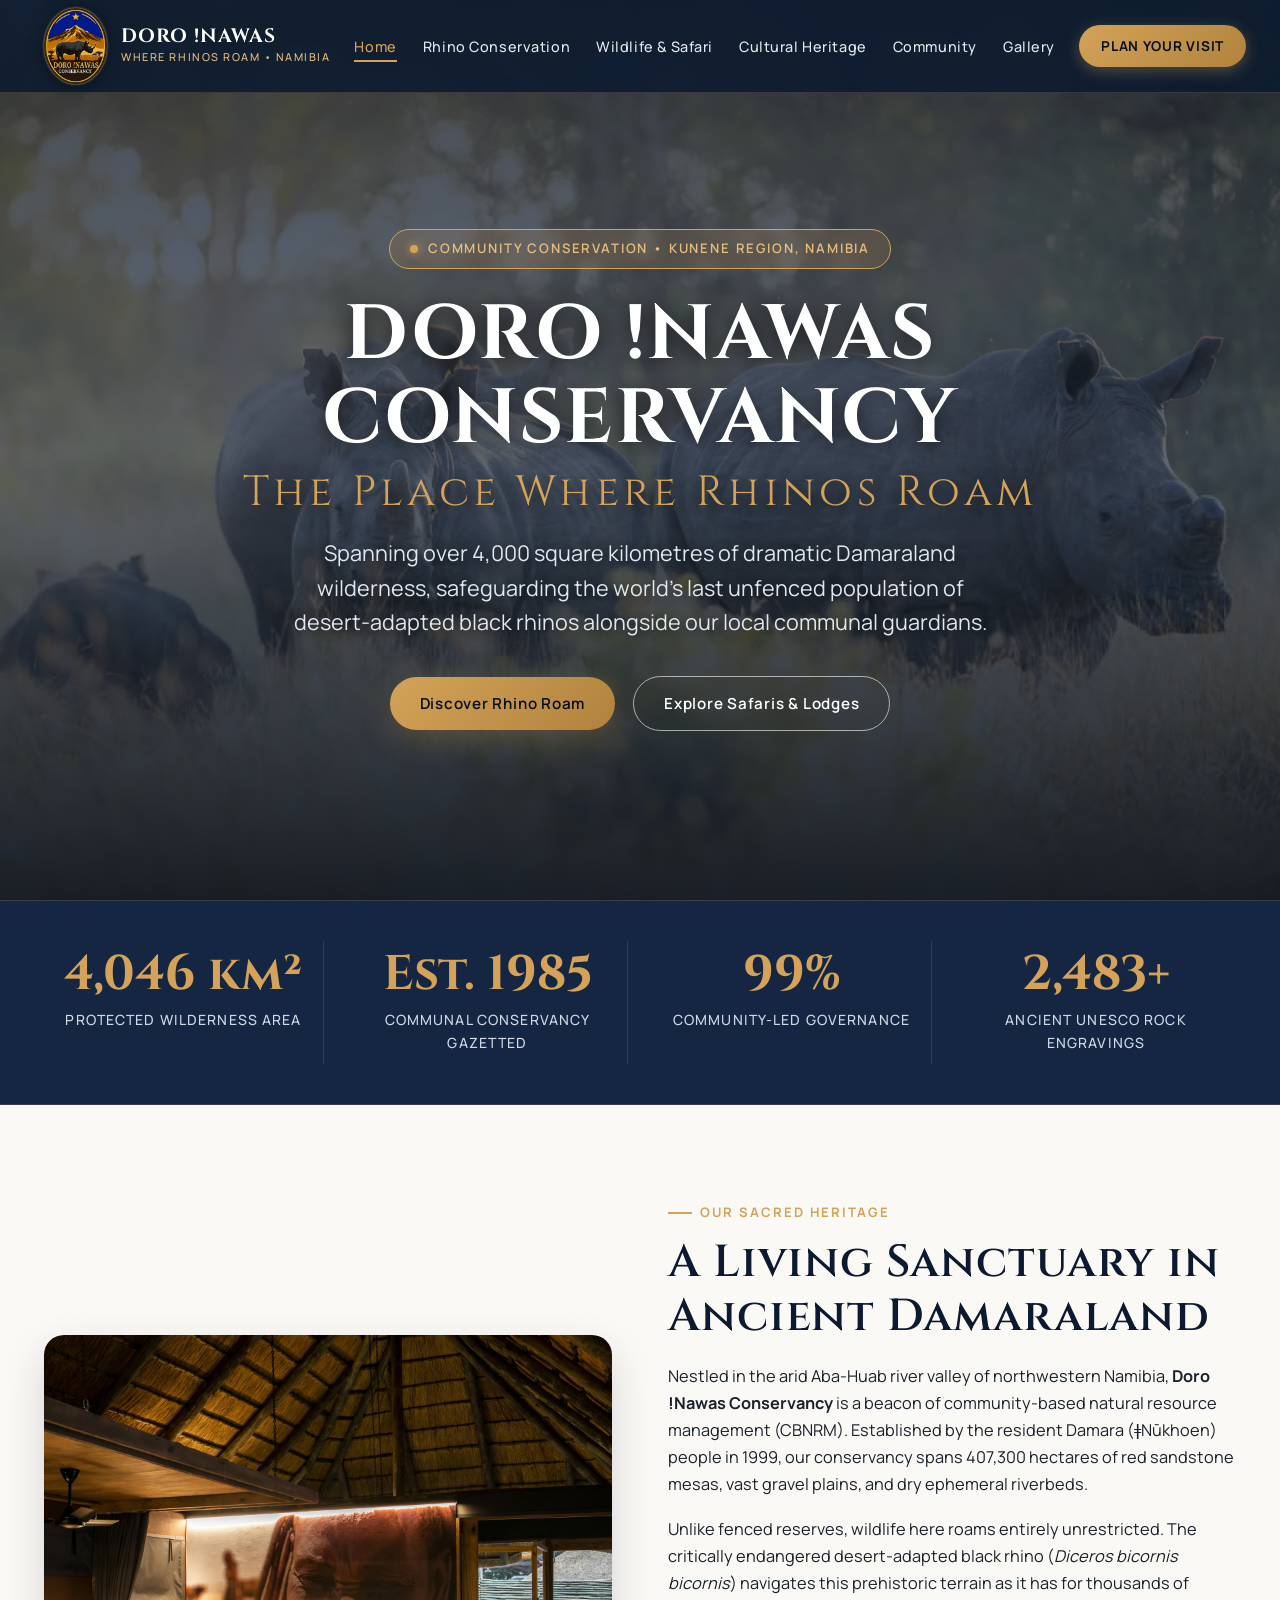
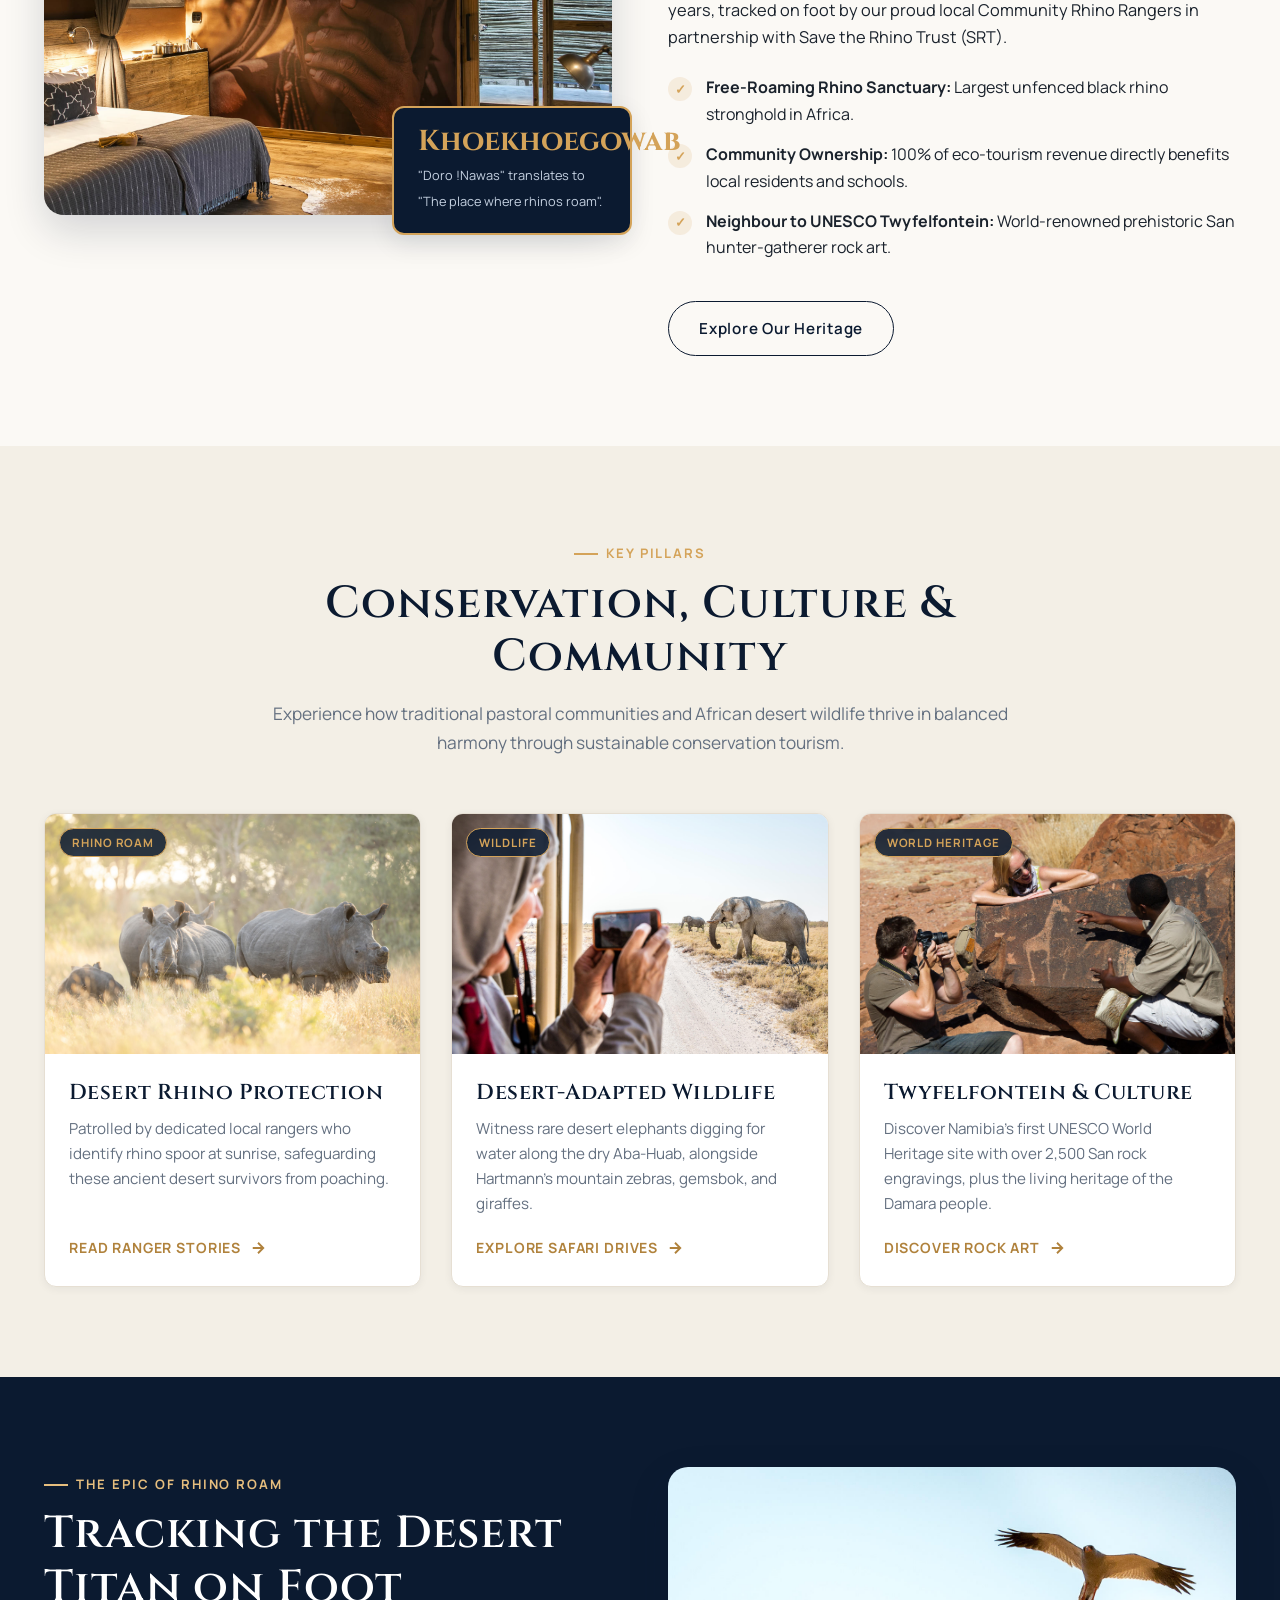
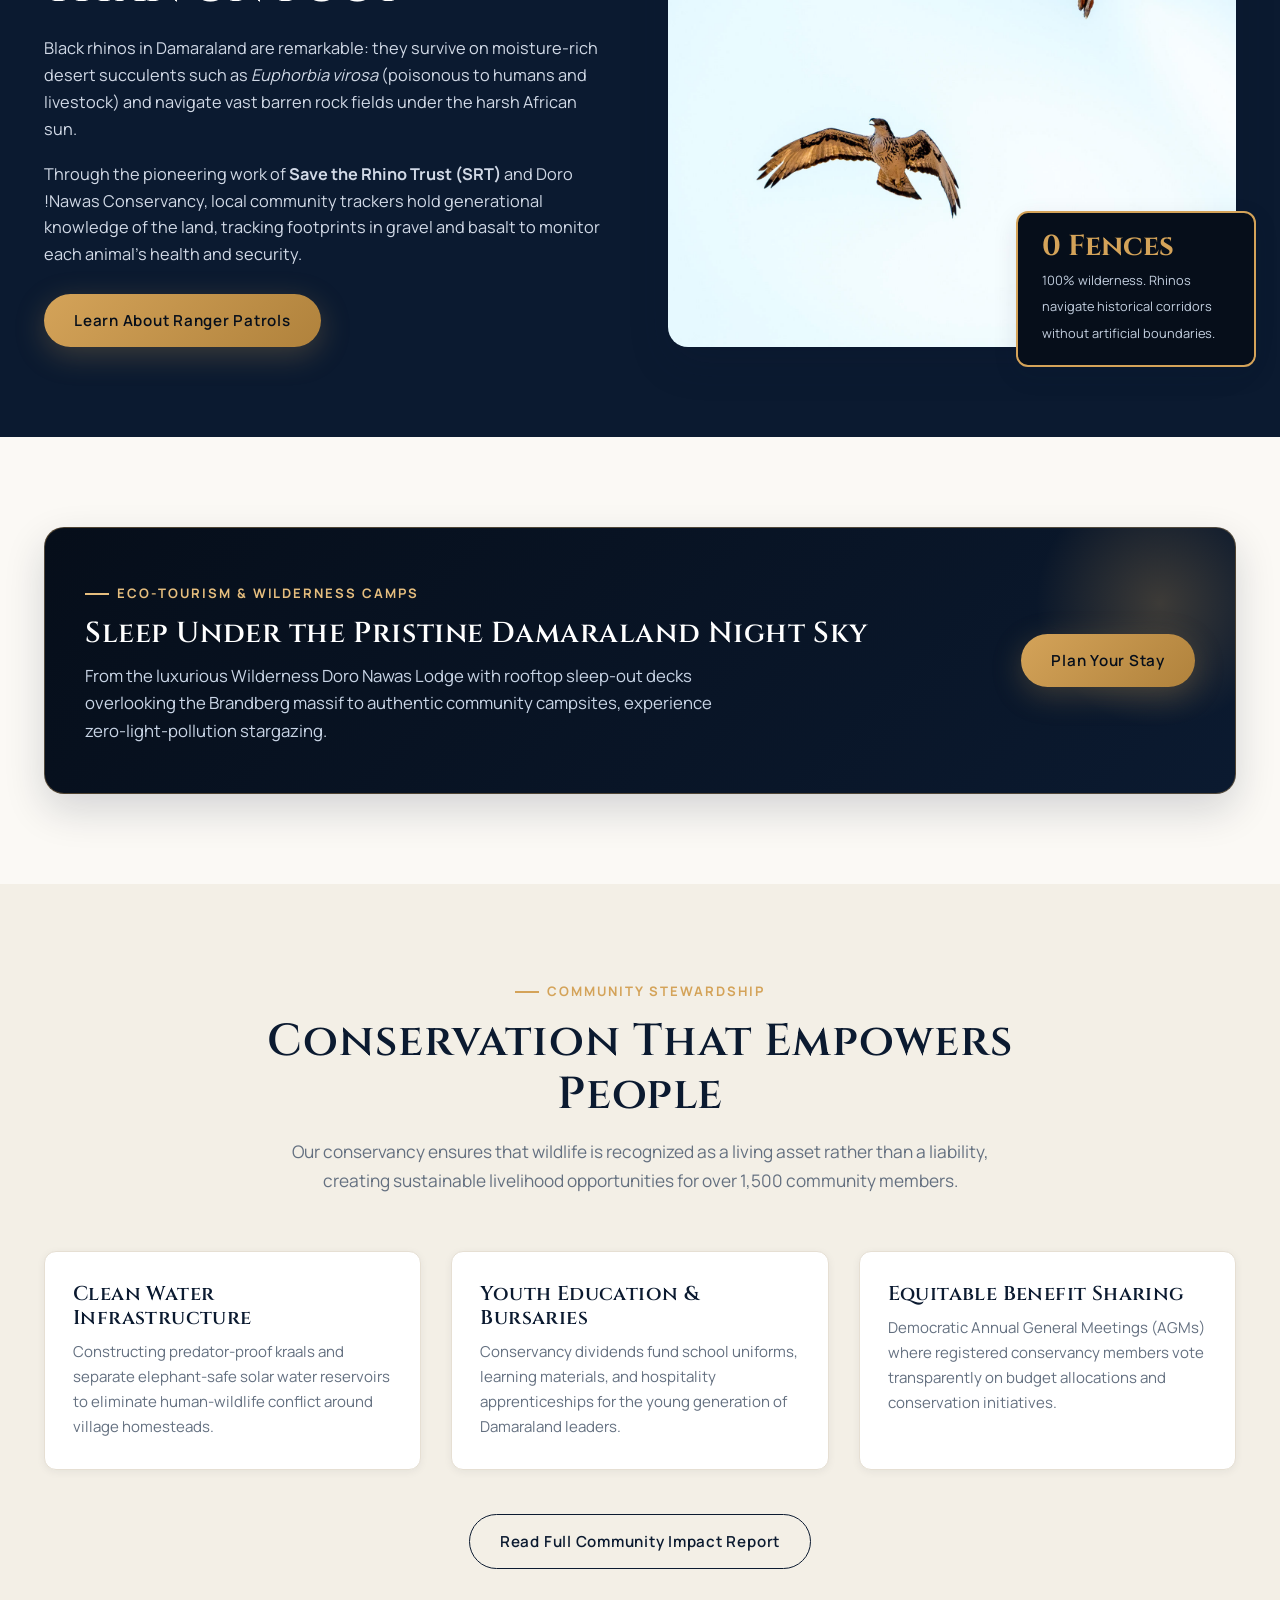
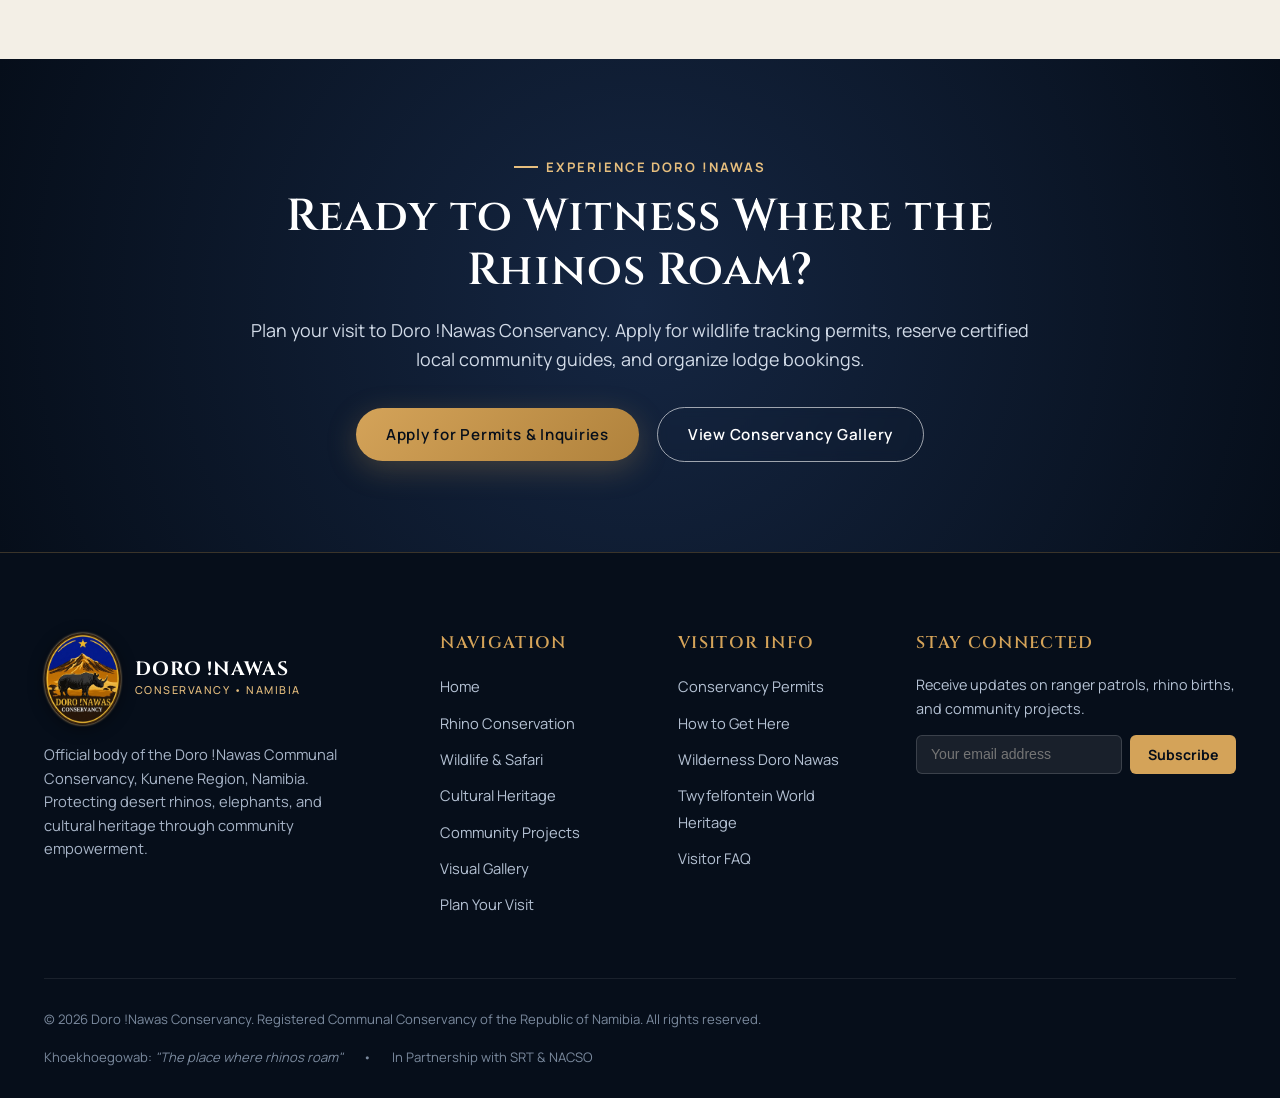
==== commit f63016bd: "fix(ui): enlarge logo, fix nav overflow and unify page styling" ====
--- a/index.html
+++ b/index.html
@@ -32,11 +32,10 @@
           <li><a href="cultural-heritage.html">Cultural Heritage</a></li>
           <li><a href="community-projects.html">Community</a></li>
           <li><a href="gallery.html">Gallery</a></li>
-          <li><a href="contact.html">Plan Visit</a></li>
         </ul>
 
         <div class="nav-actions">
-          <a href="contact.html" class="nav-cta">Inquire / Permits</a>
+          <a href="contact.html" class="nav-cta">Plan Your Visit</a>
           <button class="burger-btn" id="burgerBtn" aria-label="Toggle navigation">
             <span></span><span></span><span></span>
           </button>
@@ -50,8 +49,8 @@
   <aside class="mobile-nav" id="mobileNav">
     <div class="mobile-nav-header">
       <div class="nav-brand">
-        <img src="assets/images/logo.png" alt="Doro !Nawas Logo" style="width: 44px; height: 44px;">
-        <span class="nav-brand-title" style="font-size: 1rem;">DORO !NAWAS</span>
+        <img src="assets/images/logo.png" alt="Doro !Nawas Conservancy Logo" class="mobile-logo-img">
+        <span class="nav-brand-title">DORO !NAWAS</span>
       </div>
       <button class="mobile-close" id="mobileClose" aria-label="Close menu">&times;</button>
     </div>
@@ -64,8 +63,8 @@
       <a href="gallery.html">Visual Gallery</a>
       <a href="contact.html">Visit Planning &amp; Contact</a>
     </div>
-    <div style="margin-top: auto; padding-top: 20px;">
-      <a href="contact.html" class="btn btn-primary" style="width: 100%;">Plan Your Visit</a>
+    <div class="mobile-nav-footer">
+      <a href="contact.html" class="btn btn-primary">Plan Your Visit</a>
     </div>
   </aside>
 
@@ -101,7 +100,7 @@
           <div class="stat-label">Protected Wilderness Area</div>
         </div>
         <div class="stat-item">
-          <div class="stat-num" data-target="1999" data-prefix="Est. ">Est. 1999</div>
+          <div class="stat-num" data-target="1999" data-prefix="Est. " data-grouping="false">Est. 1999</div>
           <div class="stat-label">Communal Conservancy Gazetted</div>
         </div>
         <div class="stat-item">
@@ -137,7 +136,7 @@
             Nestled in the arid Aba-Huab river valley of northwestern Namibia, <strong>Doro !Nawas Conservancy</strong> is a beacon of community-based natural resource management (CBNRM). Established by the resident Damara (ǂNūkhoen) people in 1999, our conservancy spans 407,300 hectares of red sandstone mesas, vast gravel plains, and dry ephemeral riverbeds.
           </p>
           <p>
-            Unlike fenced reserves, wildlife here roams entirely unrestricted. The critically endangered desert-adapted black rhino (*Diceros bicornis bicornis*) navigates this prehistoric terrain as it has for thousands of years, tracked on foot by our proud local Community Rhino Rangers in partnership with Save the Rhino Trust (SRT).
+            Unlike fenced reserves, wildlife here roams entirely unrestricted. The critically endangered desert-adapted black rhino (<em>Diceros bicornis bicornis</em>) navigates this prehistoric terrain as it has for thousands of years, tracked on foot by our proud local Community Rhino Rangers in partnership with Save the Rhino Trust (SRT).
           </p>
           <div class="feature-list">
             <div class="feature-list-item">
@@ -236,7 +235,7 @@
           <div class="split-media-frame">
             <img src="assets/images/desert-rhino-camp.jpg" alt="Tracking black rhinos on foot in Damaraland">
           </div>
-          <div class="split-media-badge" style="background: rgba(11,26,48,0.95); border-color: var(--color-gold);">
+          <div class="split-media-badge">
             <strong>0 Fences</strong>
             <span>100% wilderness. Rhinos navigate historical corridors without artificial boundaries.</span>
           </div>
@@ -246,14 +245,12 @@
           <div class="eyebrow">The Epic of Rhino Roam</div>
           <h2>Tracking the Desert Titan on Foot</h2>
           <p>
-            Black rhinos in Damaraland are remarkable: they survive on moisture-rich desert succulents such as *Euphorbia virosa* (poisonous to humans and livestock) and navigate vast barren rock fields under the harsh African sun.
+            Black rhinos in Damaraland are remarkable: they survive on moisture-rich desert succulents such as <em>Euphorbia virosa</em> (poisonous to humans and livestock) and navigate vast barren rock fields under the harsh African sun.
           </p>
           <p>
             Through the pioneering work of <strong>Save the Rhino Trust (SRT)</strong> and Doro !Nawas Conservancy, local community trackers hold generational knowledge of the land, tracking footprints in gravel and basalt to monitor each animal's health and security.
           </p>
-          <div style="margin: 28px 0;">
-            <a href="rhino-conservation.html" class="btn btn-primary">Learn About Ranger Patrols</a>
-          </div>
+          <a href="rhino-conservation.html#rangers" class="btn btn-primary">Learn About Ranger Patrols</a>
         </div>
       </div>
     </div>
@@ -265,14 +262,14 @@
       <div class="callout-banner">
         <div class="callout-content">
           <div class="callout-text">
-            <div class="eyebrow" style="color: var(--color-gold-light);">Eco-Tourism &amp; Wilderness Camps</div>
+            <div class="eyebrow">Eco-Tourism &amp; Wilderness Camps</div>
             <h3>Sleep Under the Pristine Damaraland Night Sky</h3>
             <p>
               From the luxurious Wilderness Doro Nawas Lodge with rooftop sleep-out decks overlooking the Brandberg massif to authentic community campsites, experience zero-light-pollution stargazing.
             </p>
           </div>
           <div>
-            <a href="wildlife-safari.html" class="btn btn-primary" style="white-space: nowrap;">Plan Your Stay</a>
+            <a href="wildlife-safari.html" class="btn btn-primary">Plan Your Stay</a>
           </div>
         </div>
       </div>
@@ -291,38 +288,38 @@
       </div>
 
       <div class="grid-3">
-        <div class="feature-card" style="padding: 24px;">
-          <h4 style="margin-bottom: 12px; color: var(--color-gold-dark);">Clean Water Infrastructure</h4>
-          <p style="color: var(--color-text-muted); font-size: 0.92rem;">
+        <div class="feature-card info-card">
+          <h4>Clean Water Infrastructure</h4>
+          <p>
             Constructing predator-proof kraals and separate elephant-safe solar water reservoirs to eliminate human-wildlife conflict around village homesteads.
           </p>
         </div>
-        <div class="feature-card" style="padding: 24px;">
-          <h4 style="margin-bottom: 12px; color: var(--color-gold-dark);">Youth Education &amp; Bursaries</h4>
-          <p style="color: var(--color-text-muted); font-size: 0.92rem;">
+        <div class="feature-card info-card">
+          <h4>Youth Education &amp; Bursaries</h4>
+          <p>
             Conservancy dividends fund school uniforms, learning materials, and hospitality apprenticeships for the young generation of Damaraland leaders.
           </p>
         </div>
-        <div class="feature-card" style="padding: 24px;">
-          <h4 style="margin-bottom: 12px; color: var(--color-gold-dark);">Equitable Benefit Sharing</h4>
-          <p style="color: var(--color-text-muted); font-size: 0.92rem;">
+        <div class="feature-card info-card">
+          <h4>Equitable Benefit Sharing</h4>
+          <p>
             Democratic Annual General Meetings (AGMs) where registered conservancy members vote transparently on budget allocations and conservation initiatives.
           </p>
         </div>
       </div>
 
-      <div style="text-align: center; margin-top: 40px;">
+      <div class="section-actions">
         <a href="community-projects.html" class="btn btn-outline-dark">Read Full Community Impact Report</a>
       </div>
     </div>
   </section>
 
   <!-- Quick Visit Planning CTA -->
-  <section class="section" style="background: radial-gradient(circle at center, #152642 0%, #060e1a 100%); color: white; text-align: center;">
+  <section class="section cta-section">
     <div class="wrap-sm">
-      <div class="eyebrow" style="color: var(--color-gold-light);">Experience Doro !Nawas</div>
-      <h2 style="color: #ffffff; margin-bottom: 18px;">Ready to Witness Where the Rhinos Roam?</h2>
-      <p style="color: #d2dbe8; font-size: 1.15rem; margin-bottom: 32px;">
+      <div class="eyebrow">Experience Doro !Nawas</div>
+      <h2>Ready to Witness Where the Rhinos Roam?</h2>
+      <p>
         Plan your visit to Doro !Nawas Conservancy. Apply for wildlife tracking permits, reserve certified local community guides, and organize lodge bookings.
       </p>
       <div class="hero-btns">
@@ -358,6 +355,7 @@
             <li><a href="cultural-heritage.html">Cultural Heritage</a></li>
             <li><a href="community-projects.html">Community Projects</a></li>
             <li><a href="gallery.html">Visual Gallery</a></li>
+            <li><a href="contact.html">Plan Your Visit</a></li>
           </ul>
         </div>
 
--- a/css/style.css
+++ b/css/style.css
@@ -19,21 +19,21 @@
   --color-text-light: #f4f6fa;     /* Light Text */
   --color-border: #e6dfd3;        /* Soft Border */
   --color-border-dark: #2a3a52;   /* Dark Mode Border */
-  
+
   --font-serif: 'Cormorant Garamond', 'Cinzel', Georgia, serif;
   --font-heading: 'Cinzel', 'Cormorant Garamond', serif;
   --font-sans: 'Manrope', -apple-system, BlinkMacSystemFont, 'Segoe UI', Roboto, sans-serif;
-  
+
   --shadow-sm: 0 2px 8px rgba(11, 26, 48, 0.06);
   --shadow-md: 0 8px 24px rgba(11, 26, 48, 0.10);
   --shadow-lg: 0 16px 40px rgba(11, 26, 48, 0.16);
   --shadow-gold: 0 8px 30px rgba(212, 163, 89, 0.25);
-  
+
   --radius-sm: 6px;
   --radius-md: 12px;
   --radius-lg: 20px;
   --radius-full: 9999px;
-  
+
   --transition-fast: 0.2s ease;
   --transition-normal: 0.35s cubic-bezier(0.16, 1, 0.3, 1);
   --transition-slow: 0.6s cubic-bezier(0.16, 1, 0.3, 1);
@@ -51,6 +51,7 @@
 html {
   font-size: 16px;
   scroll-behavior: smooth;
+  scroll-padding-top: 84px;
   -webkit-font-smoothing: antialiased;
   -moz-osx-font-smoothing: grayscale;
 }
@@ -174,33 +175,44 @@
 #siteHeader.scrolled {
   background: rgba(7, 18, 34, 0.96);
   box-shadow: 0 10px 30px rgba(0, 0, 0, 0.3);
-  padding: 4px 0;
 }
 
 nav.main-nav {
   display: flex;
   align-items: center;
   justify-content: space-between;
-  height: 80px;
+  gap: 24px;
+  height: 92px;
   transition: height var(--transition-fast);
 }
 
 #siteHeader.scrolled nav.main-nav {
-  height: 70px;
+  height: 72px;
 }
 
 .nav-brand {
   display: flex;
   align-items: center;
   gap: 14px;
+  flex-shrink: 0;
+}
+
+/* The badge has a dark brown rim that disappears on navy, so a thin gold halo keeps its edge readable */
+.nav-logo-img,
+.footer-logo-img,
+.mobile-logo-img {
+  width: auto;
+  object-fit: contain;
+  filter: drop-shadow(0 0 1px rgba(230, 190, 126, 0.9)) drop-shadow(0 3px 8px rgba(0, 0, 0, 0.45));
 }
 
 .nav-logo-img {
-  width: 52px;
-  height: 52px;
-  object-fit: contain;
-  filter: drop-shadow(0 2px 6px rgba(0,0,0,0.4));
-  transition: transform var(--transition-normal);
+  height: 76px;
+  transition: transform var(--transition-normal), height var(--transition-normal);
+}
+
+#siteHeader.scrolled .nav-logo-img {
+  height: 60px;
 }
 
 .nav-brand:hover .nav-logo-img {
@@ -214,7 +226,8 @@
 
 .nav-brand-title {
   font-family: var(--font-heading);
-  font-size: 1.15rem;
+  font-size: 1.2rem;
+  white-space: nowrap;
   font-weight: 700;
   color: #ffffff;
   letter-spacing: 0.05em;
@@ -226,9 +239,10 @@
 }
 
 .nav-brand-sub {
-  font-size: 0.72rem;
+  font-size: 0.68rem;
   font-weight: 500;
-  letter-spacing: 0.15em;
+  letter-spacing: 0.14em;
+  white-space: nowrap;
   color: var(--color-gold-light);
   text-transform: uppercase;
 }
@@ -236,11 +250,12 @@
 .nav-links {
   display: flex;
   align-items: center;
-  gap: 28px;
+  gap: 26px;
 }
 
 .nav-links a {
-  font-size: 0.92rem;
+  white-space: nowrap;
+  font-size: 0.9rem;
   font-weight: 500;
   color: #e3e8f0;
   letter-spacing: 0.04em;
@@ -287,9 +302,14 @@
   font-size: 0.85rem;
   letter-spacing: 0.06em;
   text-transform: uppercase;
+  white-space: nowrap;
   border-radius: var(--radius-full);
   box-shadow: 0 4px 15px rgba(212, 163, 89, 0.35);
   transition: all var(--transition-fast);
+}
+
+.nav-cta.active {
+  box-shadow: 0 0 0 2px var(--color-primary-dark), 0 0 0 3px var(--color-gold-light);
 }
 
 .nav-cta:hover {
@@ -369,10 +389,27 @@
   border-bottom: 1px solid rgba(255, 255, 255, 0.1);
 }
 
+.mobile-logo-img {
+  height: 56px;
+}
+
+.mobile-nav-header .nav-brand-title {
+  font-size: 1rem;
+}
+
 .mobile-close {
   color: #fff;
   font-size: 2rem;
   line-height: 1;
+}
+
+.mobile-nav-footer {
+  margin-top: auto;
+  padding-top: 20px;
+}
+
+.mobile-nav-footer .btn {
+  width: 100%;
 }
 
 .mobile-nav-links {
@@ -407,12 +444,12 @@
   text-align: center;
   color: #ffffff;
   overflow: hidden;
-  padding: 120px 20px 80px;
+  padding: 140px 20px 80px;
 }
 
 .hero-page {
   min-height: 60vh;
-  padding: 140px 20px 60px;
+  padding: 160px 20px 70px;
 }
 
 .hero-bg {
@@ -464,6 +501,7 @@
   letter-spacing: 0.14em;
   text-transform: uppercase;
   margin-bottom: 24px;
+  max-width: 100%;
   backdrop-filter: blur(8px);
 }
 
@@ -482,7 +520,8 @@
 }
 
 .hero-title {
-  font-size: clamp(2.5rem, 6vw, 4.8rem);
+  font-size: clamp(1.9rem, 6vw, 4.8rem);
+  overflow-wrap: break-word;
   font-weight: 700;
   color: #ffffff;
   margin-bottom: 20px;
@@ -575,6 +614,40 @@
 .btn-sm {
   padding: 8px 18px;
   font-size: 0.85rem;
+}
+
+/* --------------------------------------------------------------------------
+   Closing CTA Section
+   -------------------------------------------------------------------------- */
+.cta-section {
+  background: radial-gradient(circle at center, var(--color-primary-light) 0%, var(--color-primary-dark) 100%);
+  color: #ffffff;
+  text-align: center;
+}
+
+.cta-section h2 {
+  color: #ffffff;
+  margin-bottom: 18px;
+}
+
+.cta-section p {
+  color: #d2dbe8;
+  font-size: 1.12rem;
+  margin-bottom: 32px;
+}
+
+.section-dark .eyebrow,
+.cta-section .eyebrow,
+.callout-banner .eyebrow,
+.contact-info-card .eyebrow {
+  color: var(--color-gold-light);
+}
+
+.section-dark .eyebrow::before,
+.cta-section .eyebrow::before,
+.callout-banner .eyebrow::before,
+.contact-info-card .eyebrow::before {
+  background-color: var(--color-gold-light);
 }
 
 /* --------------------------------------------------------------------------
@@ -779,6 +852,92 @@
   transform: translateX(4px);
 }
 
+/* Text-only cards: no media, not clickable, so no hover lift */
+.info-card {
+  padding: 30px 28px;
+}
+
+.info-card:hover {
+  transform: none;
+  box-shadow: var(--shadow-sm);
+}
+
+.info-card h3 {
+  font-size: 1.3rem;
+  margin-bottom: 12px;
+}
+
+.info-card h4 {
+  margin-bottom: 10px;
+}
+
+.info-card p {
+  color: var(--color-text-muted);
+  font-size: 0.94rem;
+}
+
+.info-card .card-body {
+  padding: 0;
+}
+
+.card-tag-inline {
+  position: static;
+  align-self: flex-start;
+  margin-bottom: 14px;
+  background: var(--color-primary);
+}
+
+.lodge-card .eyebrow {
+  color: var(--color-gold-dark);
+}
+
+.lodge-card .eyebrow::before {
+  background-color: var(--color-gold-dark);
+}
+
+.lodge-card h3 {
+  font-size: 1.6rem;
+}
+
+.lodge-card p {
+  margin-bottom: 20px;
+}
+
+.lodge-card .btn {
+  align-self: flex-start;
+  margin-top: auto;
+}
+
+.check-list {
+  display: flex;
+  flex-direction: column;
+  gap: 8px;
+  margin-bottom: 26px;
+  font-size: 0.92rem;
+  color: var(--color-text-dark);
+}
+
+.check-list li {
+  position: relative;
+  padding-left: 22px;
+}
+
+.check-list li::before {
+  content: '';
+  position: absolute;
+  left: 0;
+  top: 0.6em;
+  width: 8px;
+  height: 8px;
+  border-radius: 50%;
+  background: var(--color-gold);
+}
+
+.section-actions {
+  text-align: center;
+  margin-top: 44px;
+}
+
 /* --------------------------------------------------------------------------
    Split / Two-Column Narrative Sections
    -------------------------------------------------------------------------- */
@@ -836,6 +995,14 @@
   margin-bottom: 4px;
 }
 
+.section-dark .split-media-badge {
+  background: var(--color-primary-dark);
+}
+
+.split-media-badge strong em {
+  font-size: 1.4rem;
+}
+
 .split-media-badge span {
   font-size: 0.8rem;
   color: #c4d0e0;
@@ -849,6 +1016,10 @@
 .split-copy p {
   font-size: 1.02rem;
   margin-bottom: 18px;
+}
+
+.split-copy > .btn {
+  margin-top: 8px;
 }
 
 .feature-list {
@@ -925,6 +1096,16 @@
   max-width: 650px;
 }
 
+.callout-content .btn {
+  white-space: nowrap;
+}
+
+/* Inside a dark section the banner needs its own surface to read as a panel */
+.section-dark .callout-banner {
+  background: var(--color-primary-light);
+  border-color: rgba(212, 163, 89, 0.5);
+}
+
 /* --------------------------------------------------------------------------
    Gallery Styles & Lightbox
    -------------------------------------------------------------------------- */
@@ -968,6 +1149,7 @@
   height: 280px;
   box-shadow: var(--shadow-sm);
   cursor: pointer;
+  transition: opacity 0.25s ease, transform 0.25s ease;
 }
 
 .gallery-item img {
@@ -1056,7 +1238,7 @@
 
 .lightbox-close {
   position: absolute;
-  top: -40px;
+  top: -44px;
   right: 0;
   color: #ffffff;
   font-size: 2.2rem;
@@ -1131,7 +1313,7 @@
 
 .faq-item.active .faq-answer {
   padding: 0 24px 20px 24px;
-  max-height: 300px;
+  max-height: 600px;
 }
 
 /* --------------------------------------------------------------------------
@@ -1152,6 +1334,11 @@
   box-shadow: var(--shadow-lg);
 }
 
+.contact-info-card > p {
+  color: #cdd8e6;
+  font-size: 0.95rem;
+}
+
 .contact-info-card h3 {
   color: #ffffff;
   font-size: 1.7rem;
@@ -1204,6 +1391,32 @@
   border-radius: var(--radius-lg);
   border: 1px solid var(--color-border);
   box-shadow: var(--shadow-md);
+}
+
+.form-card h2 {
+  font-size: 1.8rem;
+  margin-bottom: 8px;
+}
+
+.form-card > p {
+  color: var(--color-text-muted);
+  font-size: 0.95rem;
+  margin-bottom: 24px;
+}
+
+.form-card .btn[type="submit"] {
+  width: 100%;
+}
+
+.form-success {
+  display: none;
+  background: #e8f5e9;
+  border: 1px solid #4caf50;
+  color: #2e7d32;
+  padding: 16px;
+  border-radius: var(--radius-sm);
+  margin-bottom: 18px;
+  font-size: 0.95rem;
 }
 
 .form-group {
@@ -1275,9 +1488,7 @@
 }
 
 .footer-logo-img {
-  width: 60px;
-  height: 60px;
-  object-fit: contain;
+  height: 92px;
 }
 
 .footer-brand p {
@@ -1328,6 +1539,7 @@
 
 .newsletter-input {
   flex: 1;
+  min-width: 0;
   padding: 10px 14px;
   background: rgba(255, 255, 255, 0.08);
   border: 1px solid rgba(255, 255, 255, 0.15);
@@ -1375,29 +1587,39 @@
 /* --------------------------------------------------------------------------
    Responsive Media Queries
    -------------------------------------------------------------------------- */
-@media (max-width: 1024px) {
+@media (max-width: 1279px) {
   .nav-links,
   .nav-actions .nav-cta {
     display: none;
   }
-  
+
   .burger-btn {
     display: flex;
   }
-  
+}
+
+@media (max-width: 1024px) {
+  .contact-grid {
+    grid-template-columns: 1fr;
+  }
+
+  .gallery-grid {
+    grid-template-columns: repeat(2, 1fr);
+  }
+
   .stats-grid {
     grid-template-columns: repeat(2, 1fr);
     gap: 32px;
   }
-  
+
   .stat-item:nth-child(2) {
     border-right: none;
   }
-  
+
   .grid-3 {
     grid-template-columns: repeat(2, 1fr);
   }
-  
+
   .footer-top {
     grid-template-columns: repeat(2, 1fr);
   }
@@ -1407,63 +1629,119 @@
   .section {
     padding: 60px 0;
   }
-  
+
   .split {
     grid-template-columns: 1fr;
     gap: 36px;
   }
-  
+
   .split-media-frame img {
     height: 320px;
   }
-  
+
+  .split-media {
+    margin-bottom: 20px;
+  }
+
   .split-media-badge {
-    bottom: -10px;
-    right: 10px;
+    bottom: -20px;
+    right: 12px;
     padding: 14px 18px;
   }
-  
+
+  nav.main-nav,
+  #siteHeader.scrolled nav.main-nav {
+    height: 72px;
+  }
+
+  .nav-logo-img,
+  #siteHeader.scrolled .nav-logo-img {
+    height: 58px;
+  }
+
+  .nav-brand {
+    gap: 10px;
+  }
+
+  .nav-brand-title {
+    font-size: 1.05rem;
+  }
+
+  .hero,
+  .hero-page {
+    padding-top: 120px;
+  }
+
+  .callout-banner {
+    padding: 36px 24px;
+  }
+
+  .callout-content .btn {
+    white-space: normal;
+  }
+
+  .callout-content .eyebrow {
+    justify-content: center;
+  }
+
+  .form-card,
+  .contact-info-card {
+    padding: 28px 22px;
+  }
+
   .grid-2,
   .grid-3,
   .grid-4,
   .gallery-grid {
     grid-template-columns: 1fr;
   }
-  
+
   .stats-grid {
     grid-template-columns: 1fr;
   }
-  
+
   .stat-item {
     border-right: none;
     border-bottom: 1px solid rgba(255, 255, 255, 0.1);
     padding-bottom: 18px;
   }
-  
+
   .stat-item:last-child {
     border-bottom: none;
   }
-  
+
   .callout-content {
     flex-direction: column;
     text-align: center;
   }
-  
+
   .contact-grid {
     grid-template-columns: 1fr;
   }
-  
+
   .form-row {
     grid-template-columns: 1fr;
   }
-  
+
   .footer-top {
     grid-template-columns: 1fr;
     gap: 36px;
   }
-  
+
   .footer-bottom {
     flex-direction: column;
     text-align: center;
   }
-}
+
+  .footer-badges {
+    flex-wrap: wrap;
+    justify-content: center;
+    gap: 8px 14px;
+  }
+}
+
+@media (max-width: 420px) {
+  .nav-brand-sub {
+    display: none;
+  }
+}
